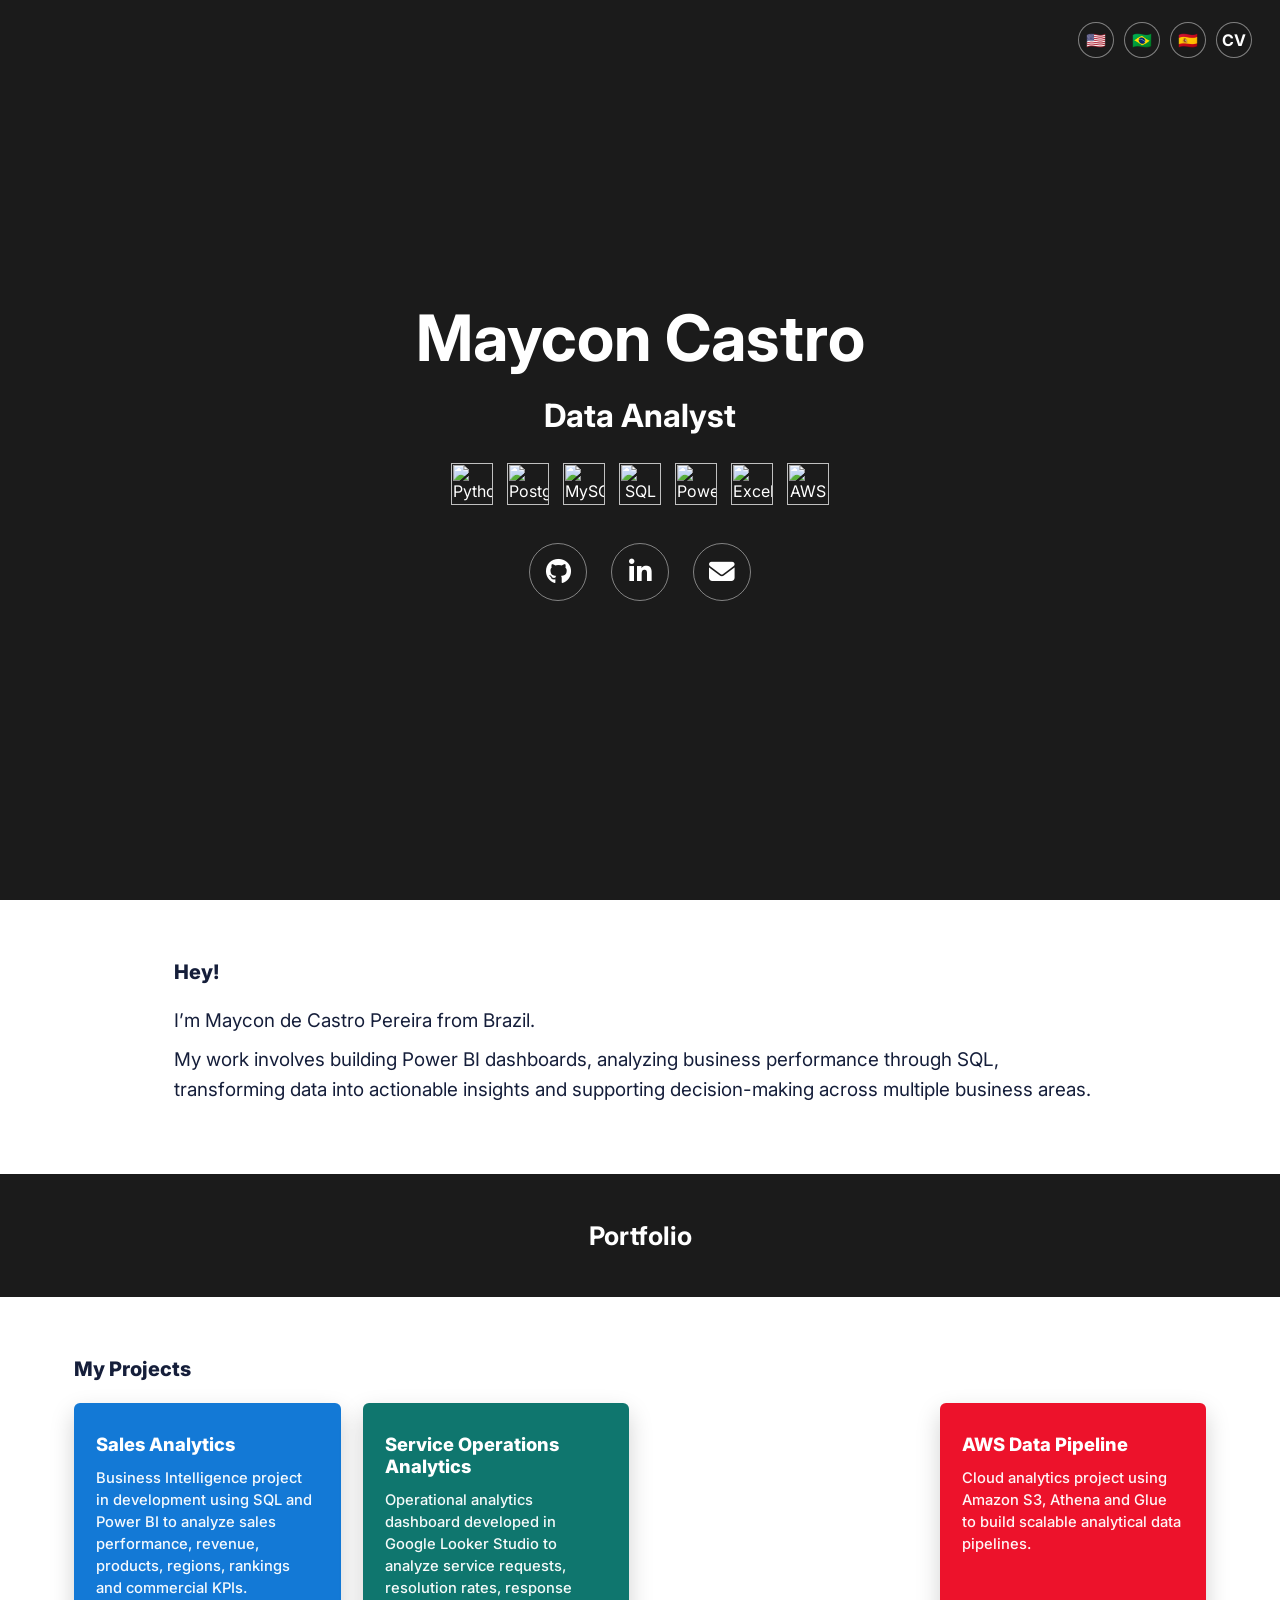
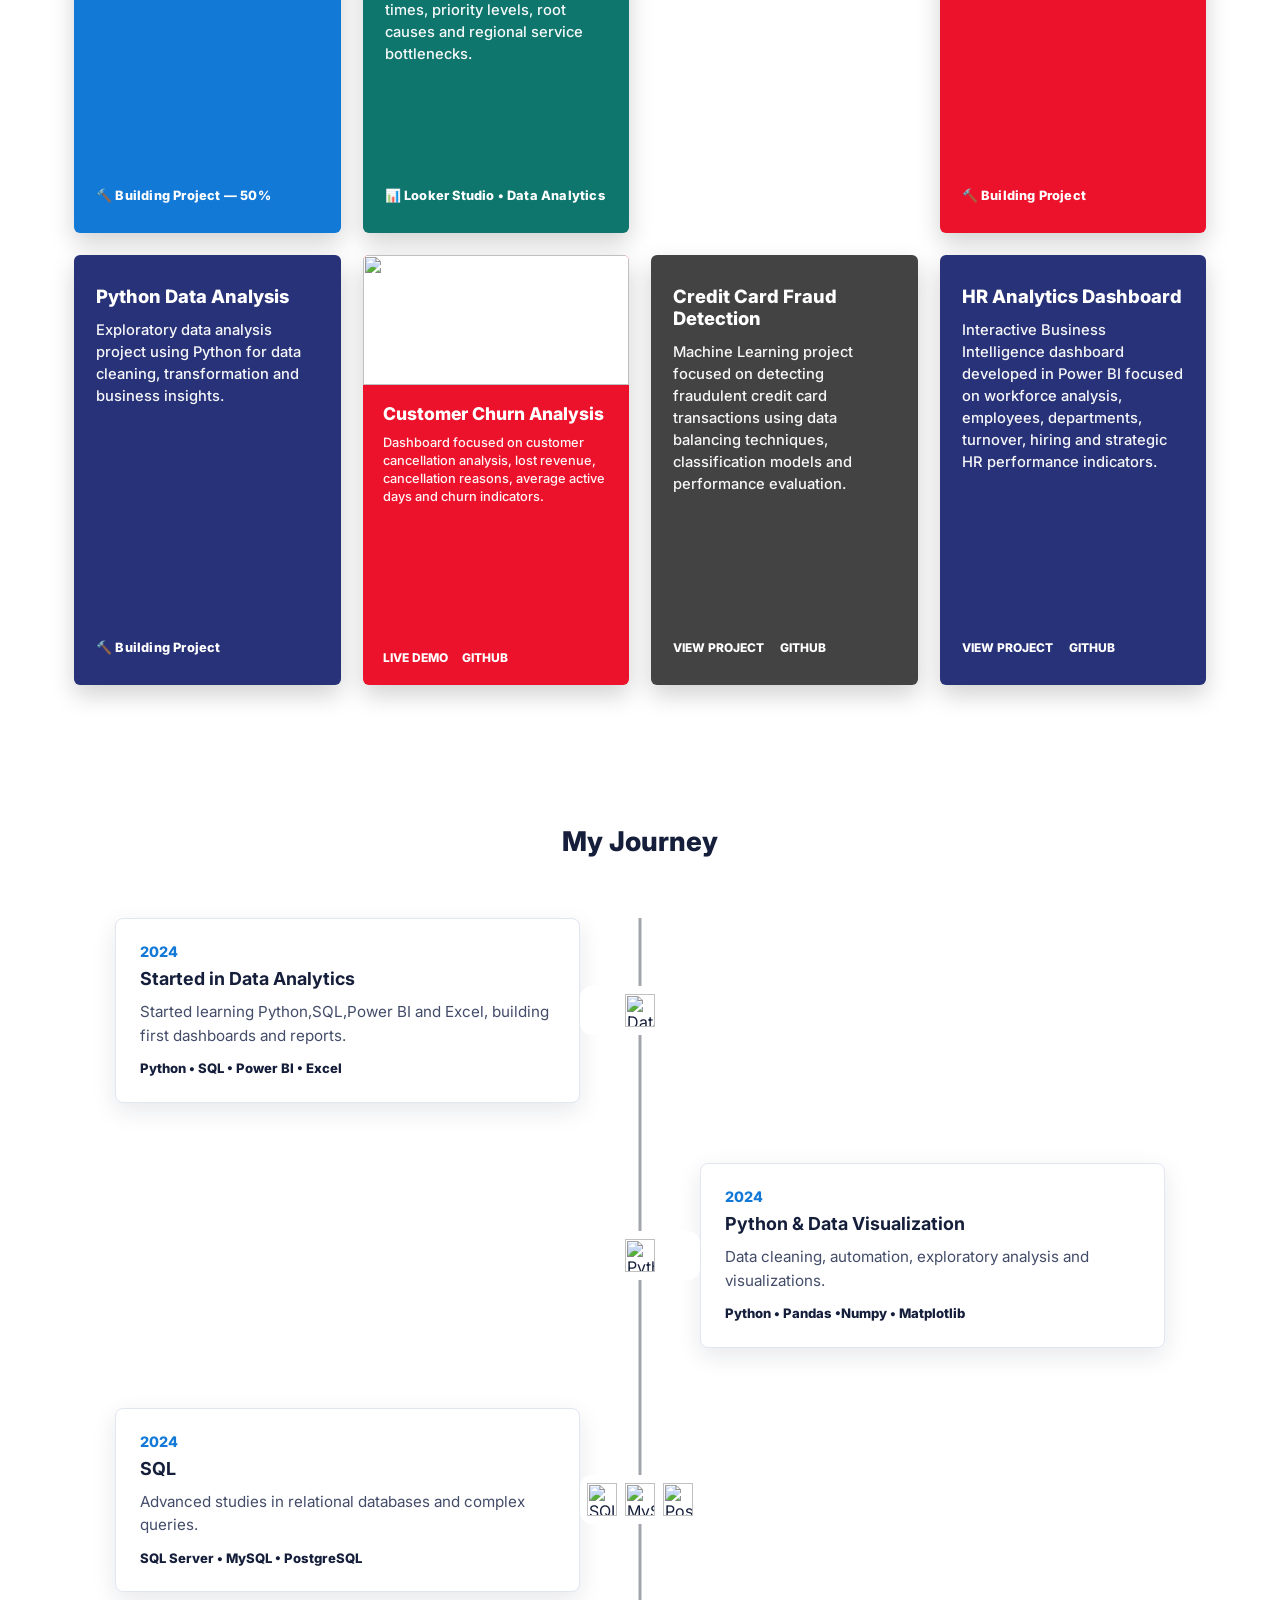
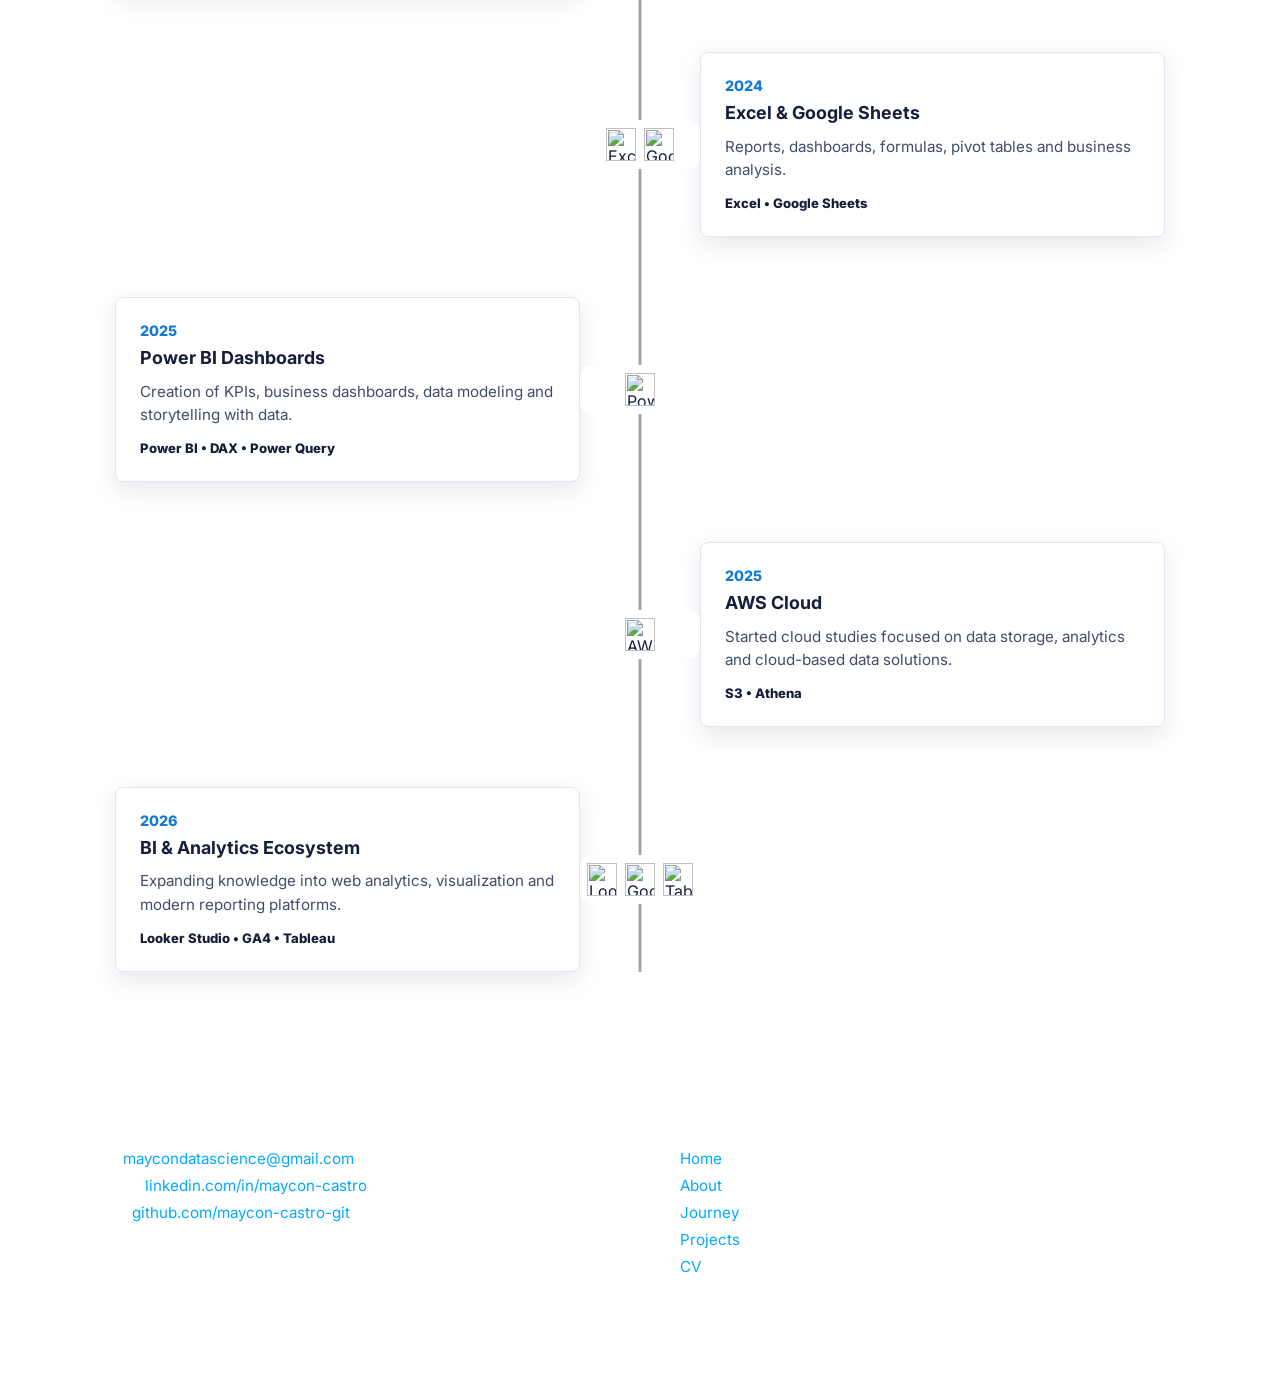
==== index.html @ 9f596241 "Atualização" ====
<html lang="en"><head>
        <meta charset="UTF-8">
        <meta name="viewport" content="width=device-width, initial-scale=1.0">
        <title>Maycon Castro | Data Analyst</title>

        <link rel="stylesheet" href="css/style.css">
        <link rel="stylesheet" href="https://cdnjs.cloudflare.com/ajax/libs/font-awesome/6.5.1/css/all.min.css">
        <link href="https://fonts.googleapis.com/css2?family=Inter:wght@300;400;500;600;700;800&amp;display=swap" rel="stylesheet">
        <link rel="stylesheet" href="https://cdn.jsdelivr.net/gh/devicons/devicon@latest/devicon.min.css">

        <script src="https://cdn.jsdelivr.net/npm/tsparticles@2/tsparticles.bundle.min.js"></script>
    </head>

    <script>
      function toggleCvMenu() {
        const menu = document.getElementById("cv-options");

        if (menu) {
          menu.classList.toggle("show");
        }
      }

      document.addEventListener("click", function (event) {
        const cvMenu = document.querySelector(".cv-menu");
        const options = document.getElementById("cv-options");

        if (cvMenu && options && !cvMenu.contains(event.target)) {
          options.classList.remove("show");
        }
      });
    </script>

    <body>

    <div class="top-actions">
      <button onclick="setLanguage('en')" class="lang-btn">🇺🇸</button>
      <button onclick="setLanguage('pt')" class="lang-btn">🇧🇷</button>
      <button onclick="setLanguage('es')" class="lang-btn">🇪🇸</button>

    <a
      href="https://github.com/maycon-castro-git/portfolio-maycon-castro/tree/main/assets/%20cv"
      target="_blank"
      rel="noopener noreferrer"
      class="cv-top-btn"
    >
      CV
    </a>
    </div>

    <header class="hero" id="home">
        <div id="tsparticles"></div>

        <div class="hero-content">
            <h1>Maycon Castro</h1>

            <h2 data-en="Data Analyst" data-pt="Analista de Dados" data-es="Analista de Datos">Data Analyst</h2>

            <div class="hero-tech-icons">
                <img src="https://raw.githubusercontent.com/devicons/devicon/master/icons/python/python-original.svg" alt="Python" _mstalt="79989">
                <img src="https://raw.githubusercontent.com/devicons/devicon/master/icons/postgresql/postgresql-original.svg" alt="PostgreSQL" _mstalt="143650">
                <img src="https://raw.githubusercontent.com/devicons/devicon/master/icons/mysql/mysql-original.svg" alt="MySQL" _mstalt="50700">
                <img src="https://raw.githubusercontent.com/devicons/devicon/master/icons/microsoftsqlserver/microsoftsqlserver-plain.svg" alt="SQL Server" _mstalt="128440">
                <img src="https://img.icons8.com/?size=100&amp;id=Ny0t2MYrJ70p&amp;format=png&amp;color=000000" alt="Power BI" _mstalt="84812">
                <img src="https://img.icons8.com/?size=100&amp;id=y5utoW4FUM92&amp;format=png&amp;color=000000" alt="Excel" _mstalt="58916">
                <img src="https://raw.githubusercontent.com/devicons/devicon/master/icons/amazonwebservices/amazonwebservices-original-wordmark.svg" alt="AWS" _mstalt="24674">
            </div>

            <div class="socials">
                <a href="https://github.com/maycon-castro-git" target="_blank" aria-label="GitHub" _mstaria-label="72332">
                    <i class="fa-brands fa-github"></i>
                </a>

                <a href="https://linkedin.com/in/maycon-castro" target="_blank" aria-label="LinkedIn" _mstaria-label="107016">
                    <i class="fa-brands fa-linkedin-in"></i>
                </a>

                <a href="mailto:maycondatascience@gmail.com" aria-label="Email" _mstaria-label="58058">
                    <i class="fa-solid fa-envelope"></i>
                </a>
            </div>
        </div>
    </header>

    <section class="intro-section" id="about">
        <div class="container">
            <h3 data-en="Hey!" data-pt="Olá!" data-es="¡Hola!">Hey!</h3>

            <p data-en="Im Maycon de Castro Pereira from Brazil." data-pt="Sou Maycon de Castro Pereira, do Brasil." data-es="Soy Maycon de Castro Pereira, de Brasil.">I’m Maycon de Castro Pereira from Brazil.</p>

            <p data-en="My work involves building Power BI dashboards, analyzing business performance through SQL, transforming data into actionable insights and supporting decision-making across multiple business areas." data-pt="Meu trabalho envolve a criação de dashboards em Power BI, análise de desempenho de negócios com SQL, transformação de dados em insights acionáveis e apoio à tomada de decisão em múltiplas áreas." data-es="Mi trabajo consiste en crear dashboards en Power BI, analizar el desempeño empresarial con SQL, transformar datos en insights accionables y apoyar la toma de decisiones en múltiples áreas del negocio.">My work involves building Power BI dashboards, analyzing business performance through SQL, transforming data into actionable insights and supporting decision-making across multiple business areas.</p>
        </div>
    </section>

    <section class="section-title">
        <h2 data-en="Portfolio" data-pt="Portfólio" data-es="Portafolio">Portfolio</h2>
    </section>

    <section class="projects-section" id="projects">
      <div class="container">
        <h3
          data-en="My Projects"
          data-pt="Meus Projetos"
          data-es="Mis Proyectos"
        >

    My Projects
        </h3>

        <div class="top-projects">


          <article class="card blue-card">
            <div class="card-content">
              <h4
                data-en="Sales Analytics"
                data-pt="Análise de Vendas"
                data-es="Análisis de Ventas"
              >
                Sales Analytics
              </h4>

              <p
                data-en="Business Intelligence project in development using SQL and Power BI to analyze sales performance, revenue, products, regions, rankings and commercial KPIs."
                data-pt="Projeto de Business Intelligence em desenvolvimento utilizando SQL e Power BI para analisar desempenho de vendas, receita, produtos, regiões, rankings e KPIs comerciais."
                data-es="Proyecto de Business Intelligence en desarrollo utilizando SQL y Power BI para analizar rendimiento de ventas, ingresos, productos, regiones, rankings y KPIs comerciales."
              >
                Business Intelligence project in development using SQL and Power BI
                to analyze sales performance, revenue, products, regions, rankings
                and commercial KPIs.
              </p>
            </div>

            <div class="card-actions project-links">
              <span
                data-en="🔨 Building Project — 50%"
                data-pt="🔨 Projeto em Construção — 50%"
                data-es="🔨 Proyecto en Construcción — 50%"
              >
                🔨 Building Project — 50%
              </span>
            </div>
          </article>

          <article class="card green-card">
                <div class="card-content">
                  <h4
                    data-en="Service Operations Analytics"
                    data-pt="Análise de Operações de Atendimento"
                    data-es="Análisis de Operaciones de Servicio"
                  >
                    Service Operations Analytics
                  </h4>

                  <p
                    data-en="Operational analytics dashboard developed in Google Looker Studio to analyze service requests, resolution rates, response times, priority levels, root causes and regional service bottlenecks."
                    data-pt="Dashboard de análise operacional desenvolvido no Google Looker Studio para analisar chamados, taxas de resolução, tempos de atendimento, níveis de prioridade, causas raiz e gargalos regionais do serviço."
                    data-es="Dashboard de análisis operativo desarrollado en Google Looker Studio para analizar solicitudes, tasas de resolución, tiempos de atención, niveles de prioridad, causas raíz y cuellos de botella regionales."
                  >
                    Operational analytics dashboard developed in Google Looker Studio to
                    analyze service requests, resolution rates, response times, priority
                    levels, root causes and regional service bottlenecks.
                  </p>
                </div>

                <div class="card-actions project-links">
                  <span
                    data-en="📊 Looker Studio • Data Analytics"
                    data-pt="📊 Looker Studio • Análise de Dados"
                    data-es="📊 Looker Studio • Análisis de Datos"
                  >
                    📊 Looker Studio • Data Analytics
                  </span>
                </div>
              </article>

              <div class="card-actions project-links">
                <a
                  href="https://datastudio.google.com/reporting/aa9f518b-a5dd-4d99-8f7b-082e69098224/page/sZp9F"
                  target="_blank"
                  rel="noopener noreferrer"
                  data-en="VIEW PROJECT"
                  data-pt="VER PROJETO"
                  data-es="VER PROYECTO"
                >
                  VIEW PROJECT
                </a>

                <a
                  href="https://github.com/maycon-castro-git/service-operations-analytics"
                  target="_blank"
                  rel="noopener noreferrer"
                >
                  GITHUB
                </a>
              </div>  

          <article class="card red-card">
            <div class="card-content">
              <h4
                data-en="AWS Data Pipeline"
                data-pt="Pipeline de Dados AWS"
                data-es="Pipeline de Datos AWS"
              >
                AWS Data Pipeline
            </h4>
              <p
                data-en="Cloud analytics project using Amazon S3, Athena and Glue to build scalable analytical data pipelines."
                data-pt="Projeto de analytics em cloud utilizando Amazon S3, Athena e Glue para construção de pipelines analíticos escaláveis."
                data-es="Proyecto de analítica en la nube utilizando Amazon S3, Athena y Glue para construir pipelines analíticos escalables."
              >
                Cloud analytics project using Amazon S3, Athena and Glue to build
                scalable analytical data pipelines.
              </p>
            </div>

            <div class="card-actions project-links">
              <span
                data-en="🔨 Building Project"
                data-pt="🔨 Projeto em Construção"
                data-es="🔨 Proyecto en Construcción"
              >
                🔨 Building Project
              </span>
            </div>
          </article>

          <article class="card purple-card">
            <div class="card-content">
              <h4
                data-en="Python Data Analysis"
                data-pt="Análise de Dados com Python"
                data-es="Análisis de Datos con Python"
              >
                Python Data Analysis
              </h4>

              <p
                data-en="Exploratory data analysis project using Python for data cleaning, transformation and business insights."
                data-pt="Projeto de análise exploratória utilizando Python para limpeza, transformação de dados e geração de insights."
                data-es="Proyecto de análisis exploratorio utilizando Python para limpieza, transformación de datos y generación de insights."
              >
                Exploratory data analysis project using Python for data cleaning,
                transformation and business insights.
              </p>
            </div>

            <div class="card-actions project-links">
              <span
                data-en="🔨 Building Project"
                data-pt="🔨 Projeto em Construção"
                data-es="🔨 Proyecto en Construcción"
              >
                🔨 Building Project
              </span>
            </div>
          </article>

          <article class="card red-card project-card-image">
            <img
              src="https://raw.githubusercontent.com/maycon-castro-git/Dashboard-churn-cancelamento/main/Dashboard%20Financeiro.png"
              alt="Customer Churn Dashboard"
            />

            <div class="card-content">
              <h4
                data-en="Customer Churn Analysis"
                data-pt="Análise de Cancelamento de Clientes"
                data-es="Análisis de Cancelación de Clientes"
              >
                Customer Churn Analysis
              </h4>

              <p
                data-en="Dashboard focused on customer cancellation analysis, lost revenue, cancellation reasons, average active days and churn indicators."
                data-pt="Dashboard focado na análise de cancelamentos, receita perdida, motivos de cancelamento, média de dias ativos e indicadores de churn."
                data-es="Dashboard centrado en el análisis de cancelaciones, ingresos perdidos, motivos de cancelación, promedio de días activos e indicadores de churn."
              >
                Dashboard focused on customer cancellation analysis, lost revenue,
                cancellation reasons, average active days and churn indicators.
              </p>
            </div>

            <div class="card-actions project-links">
              <a
                href="https://github.com/maycon-castro-git/Dashboard-churn-cancelamento/blob/main/Dashboard%20Financeiro.png"
                target="_blank"
                rel="noopener noreferrer"
                data-en="LIVE DEMO"
                data-pt="VER DASHBOARD"
                data-es="VER DASHBOARD"
              >
                LIVE DEMO
              </a>

              <a
                href="https://github.com/maycon-castro-git/Dashboard-churn-cancelamento"
                target="_blank"
                rel="noopener noreferrer"
              >
                GITHUB
              </a>
            </div>
          </article>

          <article class="card dark-card">
            <div class="card-content">
              <h4
                data-en="Credit Card Fraud Detection"
                data-pt="Detecção de Fraude em Cartão de Crédito"
                data-es="Detección de Fraude con Tarjeta de Crédito"
              >
                Credit Card Fraud Detection
              </h4>

              <p
                data-en="Machine Learning project focused on detecting fraudulent credit card transactions using data balancing techniques, classification models and performance evaluation."
                data-pt="Projeto de Machine Learning focado na detecção de transações fraudulentas em cartões de crédito, utilizando técnicas de balanceamento de dados, modelos de classificação e avaliação de desempenho."
                data-es="Proyecto de Machine Learning centrado en detectar transacciones fraudulentas con tarjetas de crédito, utilizando técnicas de balanceo de datos, modelos de clasificación y evaluación de rendimiento."
              >
                Machine Learning project focused on detecting fraudulent credit card
                transactions using data balancing techniques, classification models and
                performance evaluation.
              </p>
            </div>

            <div class="card-actions project-links">
              <a
                href="https://github.com/maycon-castro-git/credit-card-fraud-machine_learning"
                target="_blank"
                rel="noopener noreferrer"
                data-en="VIEW PROJECT"
                data-pt="VER PROJETO"
                data-es="VER PROYECTO"
              >
                VIEW PROJECT
              </a>

              <a
                href="https://github.com/maycon-castro-git/credit-card-fraud-machine_learning"
                target="_blank"
                rel="noopener noreferrer"
              >
                GITHUB
              </a>
            </div>
          </article>

    <article class="card purple-card">
      <div class="card-content">
        <h4
          data-en="HR Analytics Dashboard"
          data-pt="Dashboard de Análise de RH"
          data-es="Dashboard de Análisis de RR. HH."
        >
          HR Analytics Dashboard
        </h4>

        <p
          data-en="Interactive Business Intelligence dashboard developed in Power BI focused on workforce analysis, employees, departments, turnover, hiring and strategic HR performance indicators."
          data-pt="Dashboard interativo de Business Intelligence desenvolvido em Power BI focado na análise da força de trabalho, colaboradores, departamentos, turnover, contratações e indicadores estratégicos de desempenho de RH."
          data-es="Dashboard interactivo de Business Intelligence desarrollado en Power BI centrado en el análisis de la fuerza laboral, empleados, departamentos, rotación, contrataciones e indicadores estratégicos de desempeño de RR. HH."
        >
          Interactive Business Intelligence dashboard developed in Power BI focused on
          workforce analysis, employees, departments, turnover, hiring and strategic HR
          performance indicators.
        </p>
      </div>

      <div class="card-actions project-links">
        <a
          href="https://github.com/maycon-castro-git/hr-analytics-dashboard/blob/main/dashboard/Dashboard%20de%20RH.png"
          data-en="VIEW PROJECT"
          data-pt="VER PROJETO"
          data-es="VER PROYECTO"
        >
          VIEW PROJECT
        </a>

        <a
          href="https://github.com/maycon-castro-git/hr-analytics-dashboard"
          target="_blank"
          rel="noopener noreferrer"
        >
          GITHUB
        </a>
      </div>
    </article>

        </div>
      </div>
    </section>

    <section class="timeline-section" id="journey">
        <div class="container">
            <h3 data-en="My Journey" data-pt="Minha Jornada" data-es="Mi Trayectoria">My Journey</h3>

            <div class="timeline">

                <div class="timeline-item left">
                    <div class="timeline-content">
                        <span class="timeline-date">2024</span>

                        <h4 data-en="Started in Data Analytics" data-pt="Início em Análise de Dados" data-es="Inicio en Análisis de Datos">Started in Data Analytics</h4>

                        <p data-en="I started my studies in Python, SQL, Power BI, and Excel, creating my first dashboards and reports." data-pt="Tive inicio dos estudos meus em Python, SQL, Power BI e Excel criando os primeiros dashboards e relatórios." data-es="Inicié mis estudios en Python, SQL, Power BI y Excel, creando mis primeros dashboards y reportes.">Started learning Python,SQL,Power BI and Excel, building first dashboards and reports.</p>

                        <small>Python • SQL • Power BI • Excel</small>
                    </div>

                    <div class="timeline-techs">
                        <img src="https://img.icons8.com/color/96/business-report.png" alt="Data Analytics" _mstalt="227461">
                    </div>
                </div>

                <div class="timeline-item right">
                    <div class="timeline-techs">
                        <img src="https://raw.githubusercontent.com/devicons/devicon/master/icons/python/python-original.svg" alt="Python" _mstalt="79989">
                    </div>

                    <div class="timeline-content">
                        <span class="timeline-date">2024</span>

                        <h4 data-en="Python &amp; Data Visualization" data-pt="Python e Visualização de Dados" data-es="Python y Visualización de Datos">Python &amp; Data Visualization</h4>

                        <p data-en="Data cleaning, automation, exploratory analysis and visualizations." data-pt="Limpeza de dados, automação, análise exploratória e visualizações." data-es="Limpieza de datos, automatización, análisis exploratorio y visualizaciones.">Data cleaning, automation, exploratory analysis and visualizations.</p>

                        <small>Python • Pandas •Numpy • Matplotlib</small>
                    </div>
                </div>

                <div class="timeline-item left">
                    <div class="timeline-content">
                        <span class="timeline-date">2024</span>

                        <h4 data-en="SQL" data-pt="SQL" data-es="SQL">SQL</h4>

                        <p data-en="Advanced studies in relational databases and complex queries." data-pt="Estudos avançados em bancos de dados relacionais e consultas complexas." data-es="Estudios avanzados en bases de datos relacionales y consultas complejas.">Advanced studies in relational databases and complex queries.</p>

                        <small>SQL Server • MySQL • PostgreSQL</small>
                    </div>

                    <div class="timeline-techs">
                        <img src="https://raw.githubusercontent.com/devicons/devicon/master/icons/microsoftsqlserver/microsoftsqlserver-plain.svg" alt="SQL Server" _mstalt="128440">
                        <img src="https://raw.githubusercontent.com/devicons/devicon/master/icons/mysql/mysql-original.svg" alt="MySQL" _mstalt="50700">
                        <img src="https://raw.githubusercontent.com/devicons/devicon/master/icons/postgresql/postgresql-original.svg" alt="PostgreSQL" _mstalt="143650">
                    </div>
                </div>

                <div class="timeline-item right">
                    <div class="timeline-techs">
                        <img src="https://img.icons8.com/?size=100&amp;id=y5utoW4FUM92&amp;format=png&amp;color=000000" alt="Excel" _mstalt="58916">
                        <img src="https://img.icons8.com/color/96/google-sheets.png" alt="Google Sheets" _mstalt="201786">
                    </div>

                    <div class="timeline-content">
                        <span class="timeline-date">2024</span>

                        <h4 data-en="Excel &amp; Google Sheets" data-pt="Excel e Google Sheets" data-es="Excel y Google Sheets">Excel &amp; Google Sheets</h4>

                        <p data-en="Reports, dashboards, formulas, pivot tables and business analysis." data-pt="Relatórios, dashboards, fórmulas, tabelas dinâmicas e análises de negócio." data-es="Informes, dashboards, fórmulas, tablas dinámicas y análisis de negocio.">Reports, dashboards, formulas, pivot tables and business analysis.</p>

                        <small>Excel • Google Sheets</small>
                    </div>
                </div>

                <div class="timeline-item left">
                    <div class="timeline-content">
                        <span class="timeline-date">2025</span>

                        <h4 data-en="Power BI Dashboards" data-pt="Dashboards em Power BI" data-es="Dashboards en Power BI">Power BI Dashboards</h4>

                        <p data-en="Creation of KPIs, business dashboards, data modeling and storytelling with data." data-pt="Criação de KPIs, dashboards de negócio, modelagem de dados e storytelling com dados." data-es="Creación de KPIs, dashboards de negocio, modelado de datos y storytelling con datos.">Creation of KPIs, business dashboards, data modeling and storytelling with data.</p>

                        <small>Power BI • DAX • Power Query</small>
                    </div>

                    <div class="timeline-techs">
                        <img src="https://img.icons8.com/?size=100&amp;id=Ny0t2MYrJ70p&amp;format=png&amp;color=000000" alt="Power BI" _mstalt="84812">
                    </div>
                </div>

                <div class="timeline-item right">
                    <div class="timeline-techs">
                        <img src="https://raw.githubusercontent.com/devicons/devicon/master/icons/amazonwebservices/amazonwebservices-original-wordmark.svg" alt="AWS" _mstalt="24674">
                    </div>

                    <div class="timeline-content">
                        <span class="timeline-date">2025</span>

                        <h4 data-en="AWS Cloud" data-pt="AWS Cloud" data-es="AWS Cloud">AWS Cloud</h4>

                        <p data-en="Started cloud studies focused on data storage, analytics and cloud-based data solutions." data-pt="Início dos estudos em cloud com foco em armazenamento de dados, analytics e soluções de dados em nuvem." data-es="Inicio de estudios en cloud con foco en almacenamiento de datos, analítica y soluciones de datos en la nube.">Started cloud studies focused on data storage, analytics and cloud-based data solutions.</p>

                        <small>S3 • Athena</small>
                    </div>
                </div>

                <div class="timeline-item left">
                    <div class="timeline-content">
                        <span class="timeline-date">2026</span>

                        <h4 data-en="BI &amp; Analytics Ecosystem" data-pt="Ecossistema de BI e Analytics" data-es="Ecosistema de BI y Analytics">BI &amp; Analytics Ecosystem</h4>

                        <p data-en="Expanding knowledge into web analytics, visualization and modern reporting platforms." data-pt="Expansão dos conhecimentos em web analytics, visualização de dados e plataformas modernas de relatórios." data-es="Ampliación de conocimientos en analítica web, visualización de datos y plataformas modernas de informes.">Expanding knowledge into web analytics, visualization and modern reporting platforms.</p>

                        <small>Looker Studio • GA4 • Tableau</small>
                    </div>

                    <div class="timeline-techs">
                        <img src="https://img.icons8.com/color/96/google-data-studio.png" alt="Looker Studio" _mstalt="205517">
                        <img src="https://img.icons8.com/color/96/google-analytics.png" alt="Google Analytics" _mstalt="284921">
                        <img src="https://cdn.worldvectorlogo.com/logos/tableau-software.svg" alt="Tableau" _mstalt="92586">
                    </div>
                </div>

            </div>
        </div>
    </section>

    <footer>
        <div class="container footer-sections">

            <div class="footer-section">
                <h2 data-en="Contact me" data-pt="Contato" data-es="Contacto">Contact me</h2>

                <ul>
                    <li><span class="social-label">Email: </span><a href="mailto:maycondatascience@gmail.com" target="_blank">maycondatascience@gmail.com</a></li>
                    <li><span class="social-label">LinkedIn: </span><a href="https://linkedin.com/in/maycon-castro" target="_blank">linkedin.com/in/maycon-castro</a></li>
                    <li><span class="social-label">GitHub: </span><a href="https://github.com/maycon-castro-git" target="_blank">github.com/maycon-castro-git</a></li>
                </ul>
            </div>

            <div class="footer-section">
                <h2 data-en="Site map" data-pt="Mapa do local" data-es="Mapa del sitio">Site map</h2>

                <ul>
                    <li><a href="#home" data-en="Home" data-pt="Início" data-es="Inicio">Home</a></li>

                    <li><a href="#about" data-en="About" data-pt="Sobre" data-es="Sobre mí">About</a></li>

                    <li><a href="#journey" data-en="Journey" data-pt="Jornada" data-es="Trayectoria">Journey</a></li>

                    <li><a href="#projects" data-en="Projects" data-pt="Projetos" data-es="Proyectos">Projects</a></li>

                    <li>
        <a
            id="cv-footer"
            href="assets/cv/CV_MAYCON_CASTRO_US.pdf"
            target="_blank"
            rel="noopener noreferrer">
            CV
        </a>
    </li>
                </ul>
            </div>

        </div>

        <div class="copyright">
            <div class="container">
                <p class="copyright-text">© 2026 Maycon Castro</p>
            </div>
        </div>
    </footer>

    <script src="js/particles.js"></script>

    <script>
      function setLanguage(language) {
        document.querySelectorAll("[data-en]").forEach((element) => {
          const translation = element.getAttribute("data-" + language);

          if (translation) {
            element.textContent = translation;
          }
        });

        const cvButton = document.getElementById("cv-button");

        const cvLinks = {
          en: "https://github.com/maycon-castro-git/portfolio-maycon-castro/blob/main/assets/cv/CV_MAYCONCASTRO_US.pdf",
          pt: "https://github.com/maycon-castro-git/portfolio-maycon-castro/blob/main/assets/cv/CV_MAYCON_CASTRO_PT.pdf",
          es: "https://github.com/maycon-castro-git/portfolio-maycon-castro/blob/main/assets/cv/CV_MAYCONCASTRO_ES.pdf"
        };

        if (cvButton && cvLinks[language]) {
          cvButton.href = cvLinks[language];
        }

        const htmlLanguages = {
          en: "en",
          pt: "pt-BR",
          es: "es"
        };

        document.documentElement.lang = htmlLanguages[language] || "en";
      }
    </script>

    </body></html>
---- css/style.css ----
* {
  margin: 0;
  padding: 0;
  box-sizing: border-box;
}

html {
  scroll-behavior: smooth;
}

body {
  font-family: "Inter", sans-serif;
  background: #ffffff;
  color: #151e3a;
}

img {
  max-width: 100%;
}

.container {
  width: 100%;
  max-width: 1180px;
  margin: 0 auto;
  padding: 0 24px;
}

.hero {
  position: relative;
  min-height: 100vh;
  display: flex;
  align-items: center;
  justify-content: center;
  overflow: hidden;
  background: #1b1b1b;
}

#tsparticles {
  position: absolute;
  inset: 0;
  z-index: 1;
  pointer-events: none;
}

.hero-content {
  position: relative;
  z-index: 2;
  padding: 0 20px;
  color: #ffffff;
  text-align: center;
}

.hero h1 {
  margin-bottom: 20px;
  color: #ffffff;
  font-size: 4rem;
  font-weight: 700;
}

.hero h2 {
  margin-bottom: 28px;
  color: #ffffff;
  font-size: 2rem;
  font-weight: 700;
}

.hero-tech-icons {
  display: flex;
  align-items: center;
  justify-content: center;
  flex-wrap: wrap;
  gap: 14px;
  margin-bottom: 38px;
}

.hero-tech-icons img {
  width: auto;
  height: 42px;
  object-fit: contain;
}

.socials {
  display: flex;
  align-items: center;
  justify-content: center;
  flex-wrap: wrap;
  gap: 24px;
}

.socials a {
  width: 58px;
  height: 58px;
  display: flex;
  align-items: center;
  justify-content: center;
  border: 1px solid rgba(255, 255, 255, 0.45);
  border-radius: 50%;
  color: #ffffff;
  font-size: 1.6rem;
  text-decoration: none;
  transition:
    background 0.3s ease,
    color 0.3s ease,
    transform 0.3s ease;
}

.socials a:hover {
  background: #ffffff;
  color: #1b1b1b;
  transform: translateY(-3px);
}

.top-actions {
  position: fixed;
  top: 22px;
  right: 28px;
  z-index: 9999;
  display: flex;
  align-items: center;
  gap: 10px;
  transition:
    opacity 0.35s ease,
    transform 0.35s ease;
}

.top-actions.hide {
  opacity: 0;
  transform: translateY(-20px);
  pointer-events: none;
}

.lang-btn,
.cv-top-btn {
  width: 36px;
  height: 36px;
  display: inline-flex;
  align-items: center;
  justify-content: center;
  border: 1px solid rgba(255, 255, 255, 0.45);
  border-radius: 50%;
  background: rgba(27, 27, 27, 0.65);
  color: #ffffff;
  font-size: 1rem;
  font-weight: 700;
  text-decoration: none;
  cursor: pointer;
  transition:
    background 0.25s ease,
    color 0.25s ease;
}

.lang-btn:hover,
.cv-top-btn:hover {
  background: #ffffff;
  color: #1b1b1b;
}

.intro-section {
  position: relative;
  z-index: 5;
  padding: 60px 0;
  background: #ffffff;
}

.intro-section .container {
  position: relative;
  z-index: 6;
  max-width: 980px;
}

.intro-section h3,
.projects-section h3,
.skills-section h3,
.resume-section h3 {
  margin-bottom: 22px;
  color: #151e3a;
  font-size: 1.25rem;
  font-weight: 800;
}

.intro-section p,
.resume-section p {
  margin-bottom: 10px;
  color: #151e3a;
  font-size: 1.18rem;
  line-height: 1.55;
}

.section-title {
  position: relative;
  z-index: 5;
  overflow: hidden;
  padding: 46px 20px;
  background: #1b1b1b;
  color: #ffffff;
  text-align: center;
}

.section-title h2 {
  color: #ffffff;
  font-size: 1.6rem;
  font-weight: 700;
}

.projects-section,
.skills-section,
.resume-section {
  position: relative;
  z-index: 5;
  padding: 60px 0;
  background: #ffffff;
}

.projects-section .container {
  position: relative;
  z-index: 6;
  width: 100%;
  max-width: 1180px;
}

.top-projects {
  width: 100%;
  display: grid;
  grid-template-columns: repeat(4, minmax(0, 1fr));
  gap: 22px;
  align-items: stretch;
}

.card {
  position: relative;
  width: 100%;
  min-width: 0;
  height: 430px;
  display: flex;
  flex-direction: column;
  overflow: hidden;
  padding: 30px 22px;
  border-radius: 6px;
  color: #ffffff;
  box-shadow: 0 10px 24px rgba(0, 0, 0, 0.18);
  transition:
    transform 0.25s ease,
    box-shadow 0.25s ease;
}

.card:hover {
  transform: translateY(-5px);
  box-shadow: 0 16px 30px rgba(0, 0, 0, 0.22);
}

.card-content {
  width: 100%;
  flex: 1;
  min-height: 0;
}

.card h4 {
  margin-bottom: 12px;
  color: #ffffff;
  font-size: 1.15rem;
  font-weight: 800;
  line-height: 1.2;
}

.card p {
  color: rgba(255, 255, 255, 0.96);
  font-size: 0.92rem;
  font-weight: 500;
  line-height: 1.5;
}

.card-actions {
  flex-shrink: 0;
  margin-top: auto;
}

.card-actions a {
  color: #ffffff;
  font-size: 0.75rem;
  font-weight: 800;
  text-decoration: none;
}

.card-actions a:hover {
  text-decoration: underline;
}

.blue-card {
  background: #1379d6;
}

.red-card {
  background: #ed122b;
}

.purple-card {
  background: #283278;
}

.dark-card {
  background: #434343;
}

.green-card {
  background: #0f766e;
}

.project-links {
  display: flex;
  align-items: center;
  flex-wrap: wrap;
  gap: 16px;
}

.project-links span {
  padding: 0;
  border: none;
  border-radius: 0;
  background: transparent;
  color: #ffffff;
  box-shadow: none;
  font-size: 0.8rem;
  font-weight: 800;
  letter-spacing: 0.2px;
}

.project-links a {
  color: #ffffff;
  font-size: 0.75rem;
  font-weight: 800;
  text-decoration: none;
}

.project-card-image {
  height: 430px;
  padding: 0;
  display: flex;
  flex-direction: column;
}

.project-card-image > img {
  width: 100%;
  height: 130px;
  display: block;
  flex-shrink: 0;
  object-fit: cover;
  object-position: center;
  background: #ffffff;
}

.project-card-image .card-content {
  flex: 1;
  min-height: 0;
  padding: 18px 20px 10px;
  overflow: hidden;
}

.project-card-image .card-content h4 {
  margin-bottom: 10px;
  font-size: 1.1rem;
  line-height: 1.2;
}

.project-card-image .card-content p {
  font-size: 0.8rem;
  line-height: 1.42;
}

.project-card-image .card-actions {
  flex-shrink: 0;
  margin-top: auto;
  padding: 8px 20px 20px;
}

.project-card-image .project-links {
  gap: 14px;
}


.timeline-section {
  position: relative;
  z-index: 5;
  padding: 80px 0 90px;
  background: #ffffff;
}

.timeline-section .container {
  position: relative;
  z-index: 6;
  max-width: 1180px;
  background: #ffffff;
}

.timeline-section h3 {
  margin-bottom: 60px;
  color: #151e3a;
  font-size: 1.7rem;
  font-weight: 800;
  text-align: center;
}

.timeline {
  position: relative;
  max-width: 1050px;
  margin: 0 auto;
  background: #ffffff;
}

.timeline::before {
  content: "";
  position: absolute;
  top: 0;
  bottom: 0;
  left: 50%;
  z-index: 0;
  width: 3px;
  background: #a2a5ad;
  transform: translateX(-50%);
}

.timeline-item {
  position: relative;
  z-index: 2;
  display: grid;
  grid-template-columns: 1fr 120px 1fr;
  align-items: center;
  margin-bottom: 60px;
}

.timeline-item:last-child {
  margin-bottom: 0;
}

.timeline-item.left .timeline-content {
  grid-column: 1;
}

.timeline-item.right .timeline-content {
  grid-column: 3;
}

.timeline-content {
  min-height: 150px;
  padding: 24px;
  border: 1px solid #e2e6f3;
  border-radius: 8px;
  background: #ffffff;
  box-shadow: 0 8px 25px rgba(21, 30, 58, 0.1);
}

.timeline-date {
  color: #1379d6;
  font-size: 0.9rem;
  font-weight: 800;
}

.timeline-content h4 {
  margin: 8px 0 10px;
  color: #151e3a;
  font-size: 1.12rem;
  line-height: 1.25;
}

.timeline-content p {
  margin-bottom: 12px;
  color: #434c69;
  font-size: 0.95rem;
  line-height: 1.55;
}

.timeline-content small {
  display: block;
  margin-top: 12px;
  color: #151e3a;
  font-size: 0.82rem;
  font-weight: 800;
  line-height: 1.4;
}

.timeline-techs {
  position: relative;
  z-index: 10;
  grid-column: 2;
  justify-self: center;
  align-self: center;
  width: 120px;
  display: flex;
  align-items: center;
  justify-content: center;
  gap: 8px;
  padding: 8px 10px;
  border-radius: 12px;
  background: #ffffff;
}

.timeline-techs img {
  width: 30px;
  height: 33px;
  object-fit: contain;
  background: transparent;
}

footer {
  position: relative;
  z-index: 5;
  overflow: hidden;
  padding: 42px 0 0;
  background: transparent;
  color: #ffffff;
}

.footer-sections {
  display: grid;
  grid-template-columns: 1fr 1fr;
  gap: 80px;
  padding-bottom: 35px;
}

.footer-section h2 {
  margin-bottom: 14px;
  color: #ffffff;
  font-size: 1.6rem;
}

.footer-section ul {
  list-style: none;
}

.footer-section li {
  margin-bottom: 8px;
  color: #ffffff;
  font-size: 0.95rem;
}

.footer-section a,
.copyright a {
  color: #00aaff;
  text-decoration: none;
}

.footer-section a:hover,
.copyright a:hover {
  text-decoration: underline;
}

.social-label {
  color: #ffffff;
  font-weight: 600;
}

.copyright {
  padding: 18px 0;
  border-top: 1px solid rgba(255, 255, 255, 0.12);
  color: #ffffff;
}

.copyright .container {
  display: flex;
  justify-content: space-between;
  gap: 20px;
}

.copyright-text {
  color: #ffffff;
}

@media (max-width: 1000px) {
  .top-projects {
    grid-template-columns: repeat(2, minmax(0, 1fr));
  }

  .top-projects > article:nth-child(5),
  .top-projects > article:nth-child(6) {
    grid-column: auto;
  }

  .timeline-section .container {
    max-width: 100%;
  }

  .timeline {
    max-width: 920px;
  }
}

@media (max-width: 850px) {
  .container {
    padding: 0 18px;
  }

  .hero h1 {
    font-size: 3.1rem;
  }

  .hero h2 {
    font-size: 1.5rem;
  }

  .hero-tech-icons img {
    height: 32px;
  }

  .socials a {
    width: 48px;
    height: 48px;
    font-size: 1.3rem;
  }

  .top-actions {
    top: 14px;
    right: 14px;
    gap: 6px;
  }

  .lang-btn,
  .cv-top-btn {
    width: 32px;
    height: 32px;
    font-size: 0.85rem;
  }

  .intro-section p,
  .resume-section p {
    font-size: 1.05rem;
  }

  .top-projects {
    grid-template-columns: 1fr;
  }

  .top-projects > article:nth-child(5),
  .top-projects > article:nth-child(6) {
    grid-column: auto;
  }

  .card,
  .project-card-image {
    width: 100%;
    height: auto;
    min-height: 390px;
  }

  .project-card-image > img {
    height: 160px;
  }

  .timeline {
    position: relative;
    max-width: 100%;
    padding-left: 72px;
    padding-right: 16px;
  }

  .timeline::before {
    left: 32px;
    width: 3px;
    transform: none;
  }

  .timeline-item,
  .timeline-item.left,
  .timeline-item.right {
    position: relative;
    display: block;
    width: 100%;
    margin-bottom: 36px;
    padding: 0;
  }

  .timeline-content,
  .timeline-item.left .timeline-content,
  .timeline-item.right .timeline-content {
    width: 100%;
    min-height: auto;
    margin: 0;
  }

  .timeline-techs {
    position: absolute;
    left: -40px;
    top: 22px;
    width: 34px;
    height: 34px;
    display: flex;
    align-items: center;
    justify-content: center;
    gap: 2px;
    padding: 4px;
    border-radius: 50%;
    background: #ffffff;
    transform: translateX(-50%);
  }

  .timeline-techs img {
    width: 16px;
    height: 16px;
  }

  .footer-sections {
    grid-template-columns: 1fr;
    gap: 35px;
  }

  .copyright .container {
    flex-direction: column;
  }
}

@media (max-width: 480px) {
  .hero h1 {
    font-size: 2.5rem;
  }

  .hero h2 {
    font-size: 1.3rem;
  }

  .projects-section,
  .timeline-section,
  .intro-section {
    padding-top: 48px;
    padding-bottom: 48px;
  }

  .card {
    min-height: 360px;
    padding: 26px 20px;
  }

  .project-card-image {
    padding: 0;
  }

  .project-card-image > img {
    height: 145px;
  }

  .timeline-content {
    padding: 20px;
  }
}

.resume-section {
    background: #ffffff;
    padding: 60px 0;
    position: relative;
    z-index: 5;
}

.resume-actions {
    display: flex;
    gap: 16px;
    flex-wrap: wrap;
    margin-top: 24px;
}

.resume-btn {
    background: #151e3a;
    color: #ffffff;
    text-decoration: none;
    padding: 12px 22px;
    border-radius: 8px;
    font-weight: 800;
}

.resume-btn:hover {
    background: #1379d6;
}
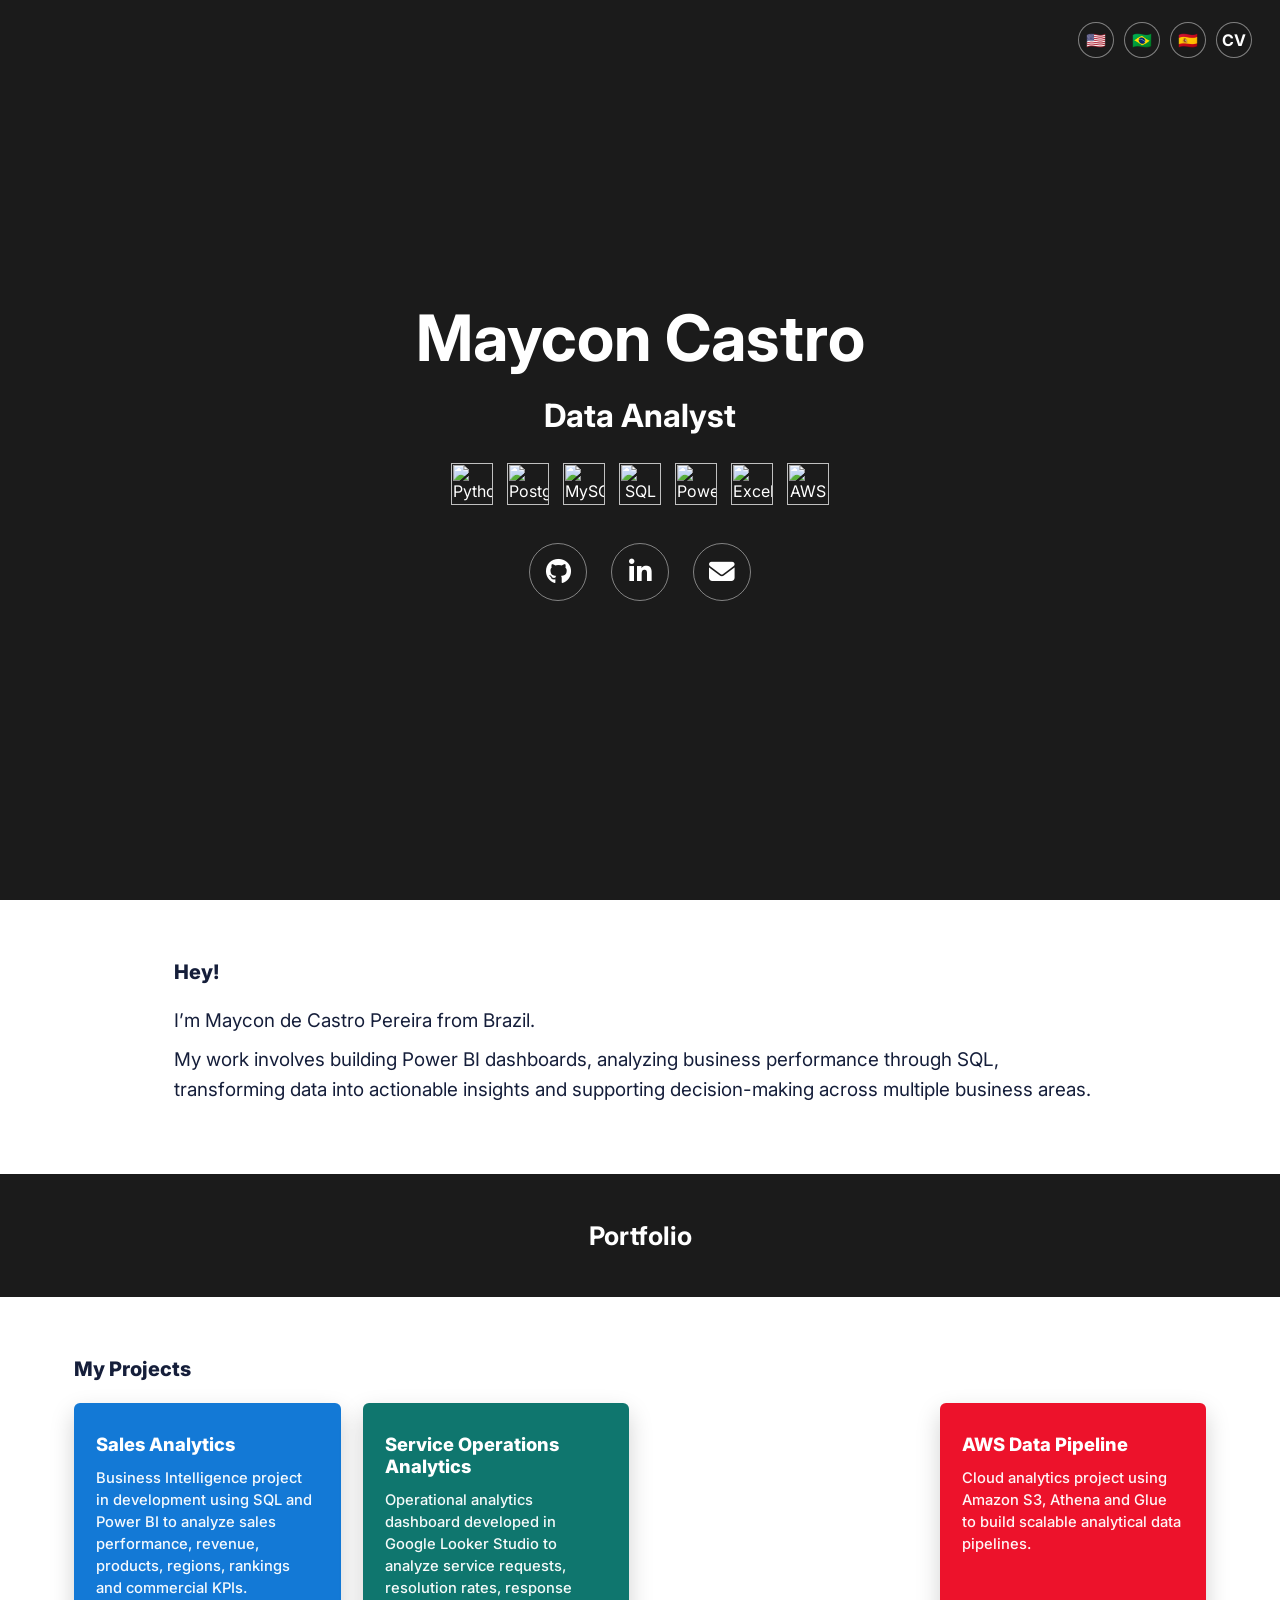
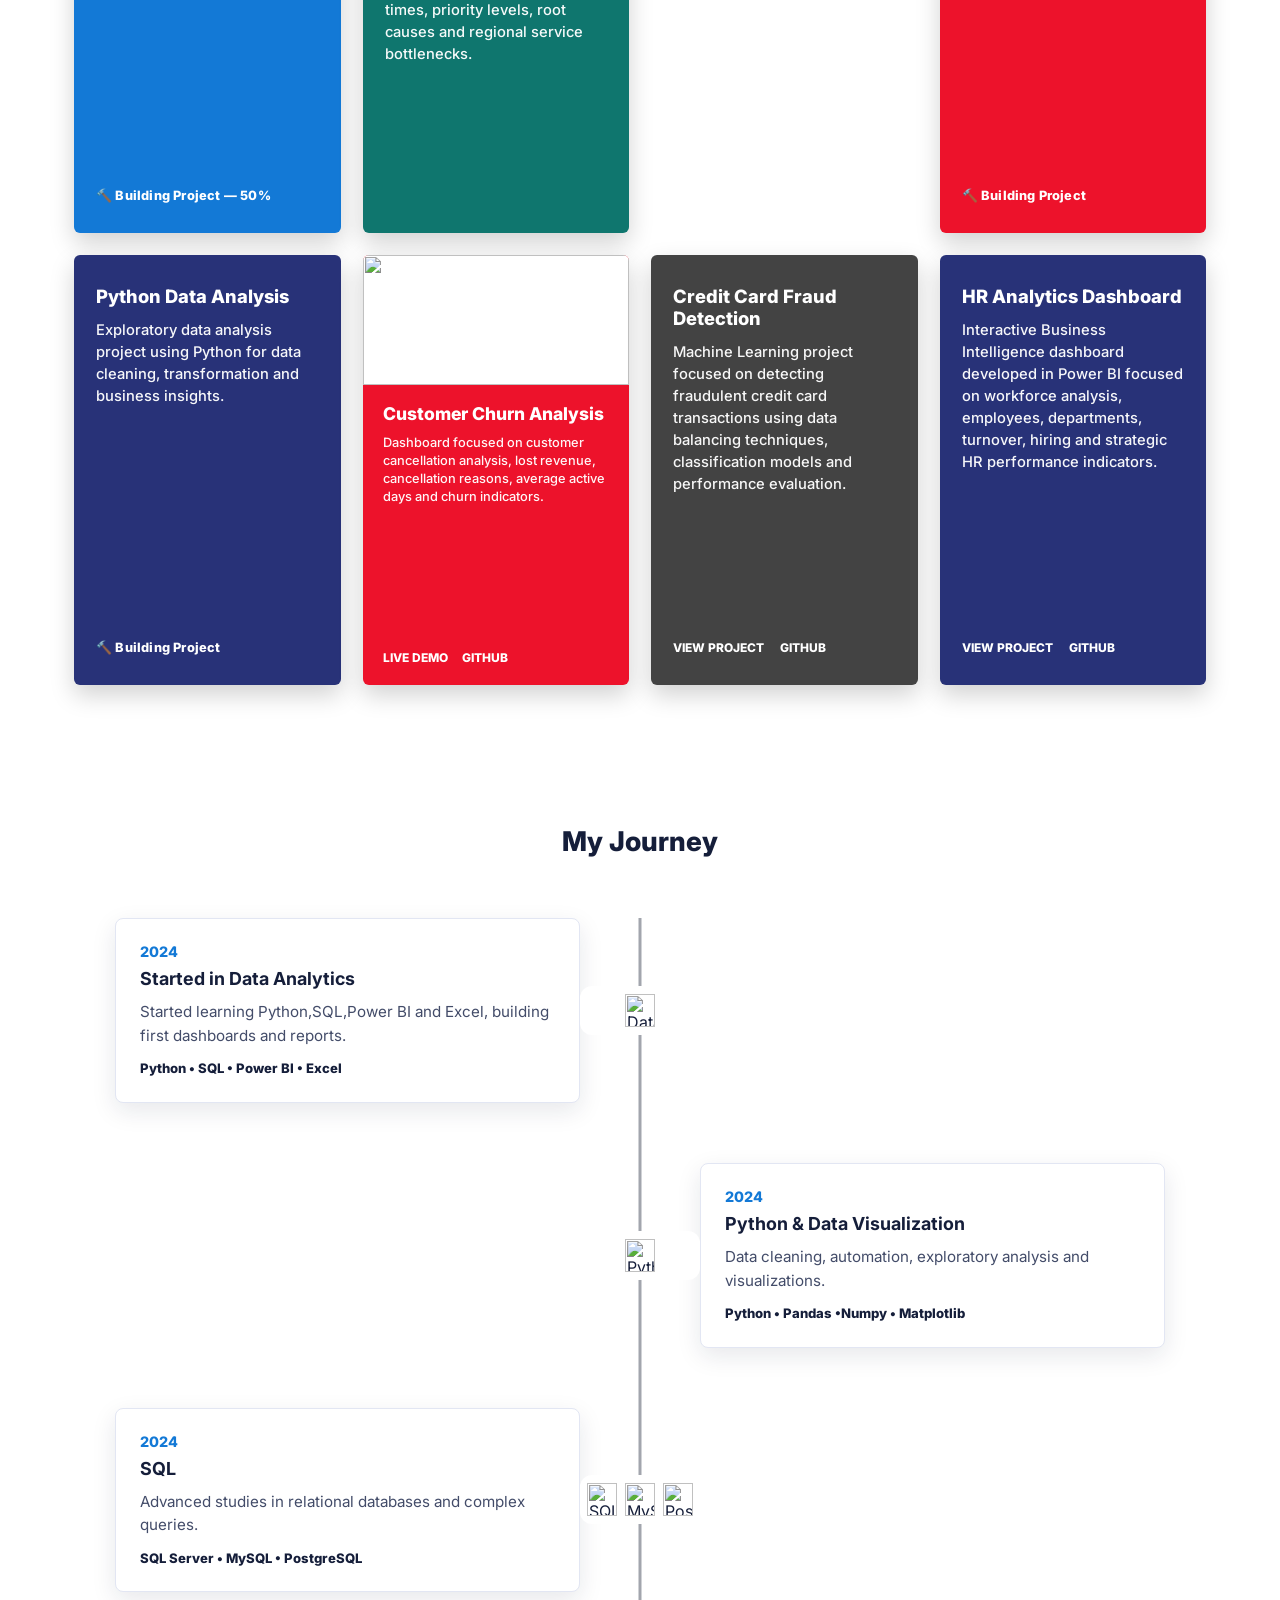
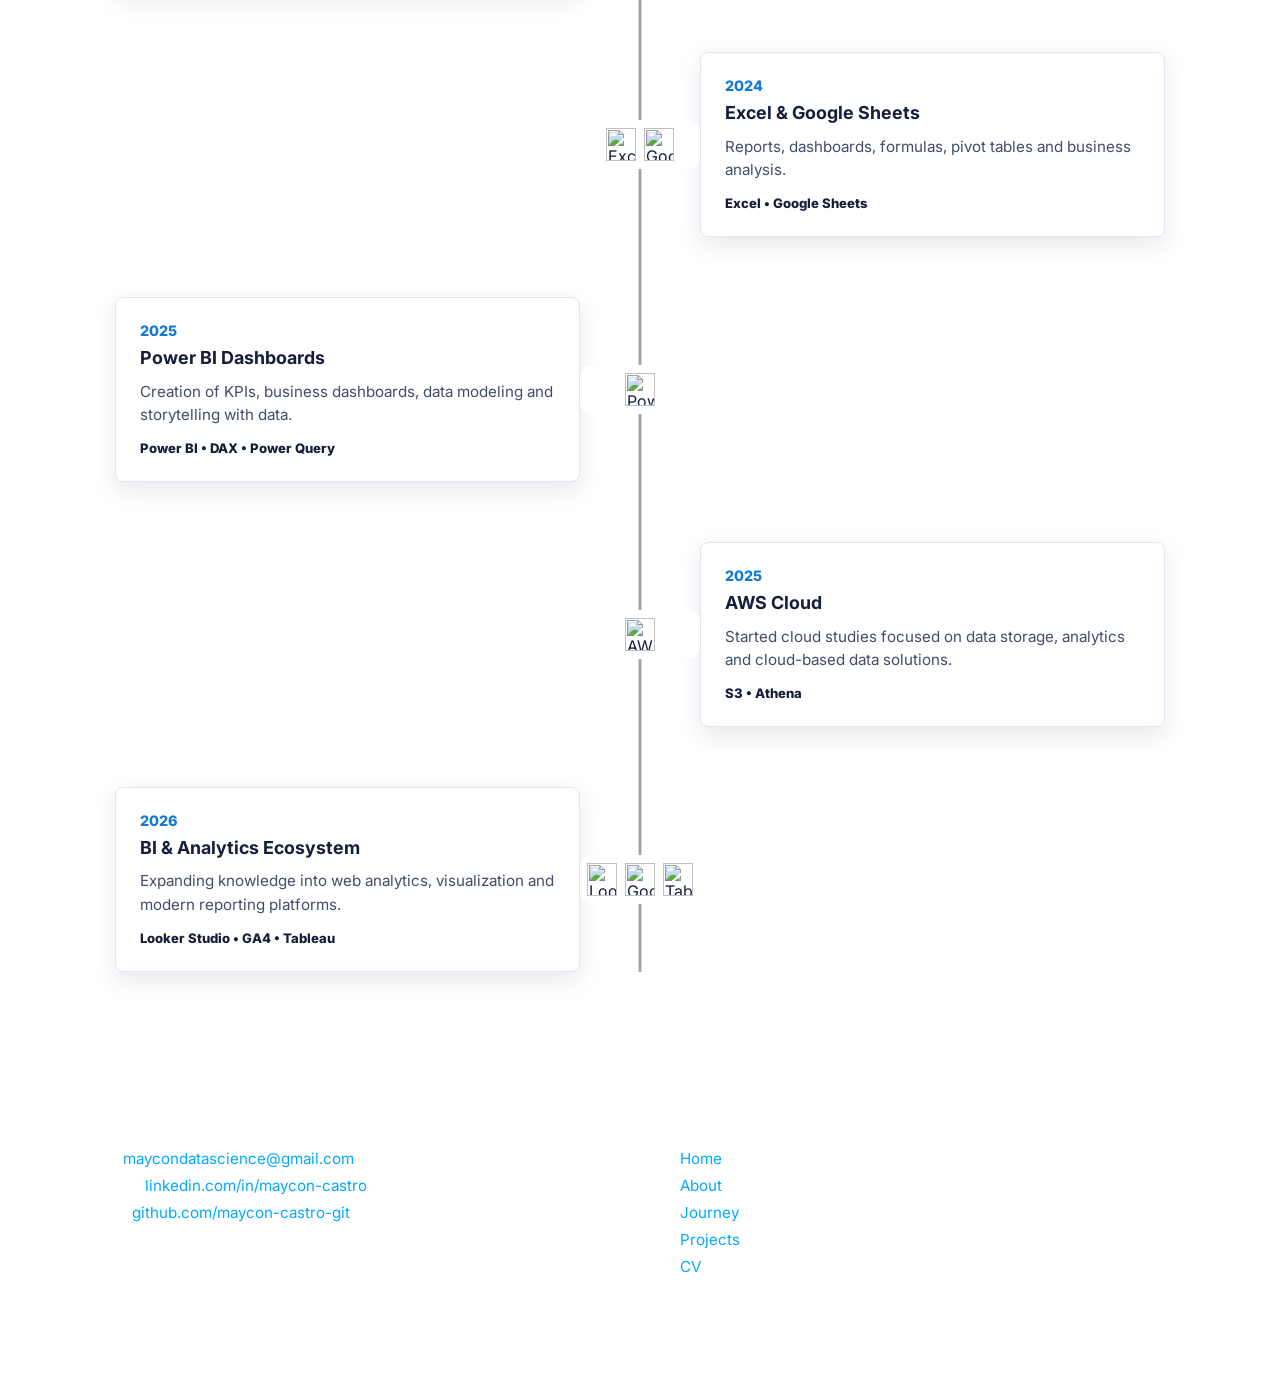
==== commit a4dcfbb0: "Atualização" ====
--- a/index.html
+++ b/index.html
@@ -160,16 +160,6 @@
                     analyze service requests, resolution rates, response times, priority
                     levels, root causes and regional service bottlenecks.
                   </p>
-                </div>
-
-                <div class="card-actions project-links">
-                  <span
-                    data-en="📊 Looker Studio • Data Analytics"
-                    data-pt="📊 Looker Studio • Análise de Dados"
-                    data-es="📊 Looker Studio • Análisis de Datos"
-                  >
-                    📊 Looker Studio • Data Analytics
-                  </span>
                 </div>
               </article>
 
--- a/css/style.css
+++ b/css/style.css
@@ -569,11 +569,6 @@
 @media (max-width: 1000px) {
   .top-projects {
     grid-template-columns: repeat(2, minmax(0, 1fr));
-  }
-
-  .top-projects > article:nth-child(5),
-  .top-projects > article:nth-child(6) {
-    grid-column: auto;
   }
 
   .timeline-section .container {
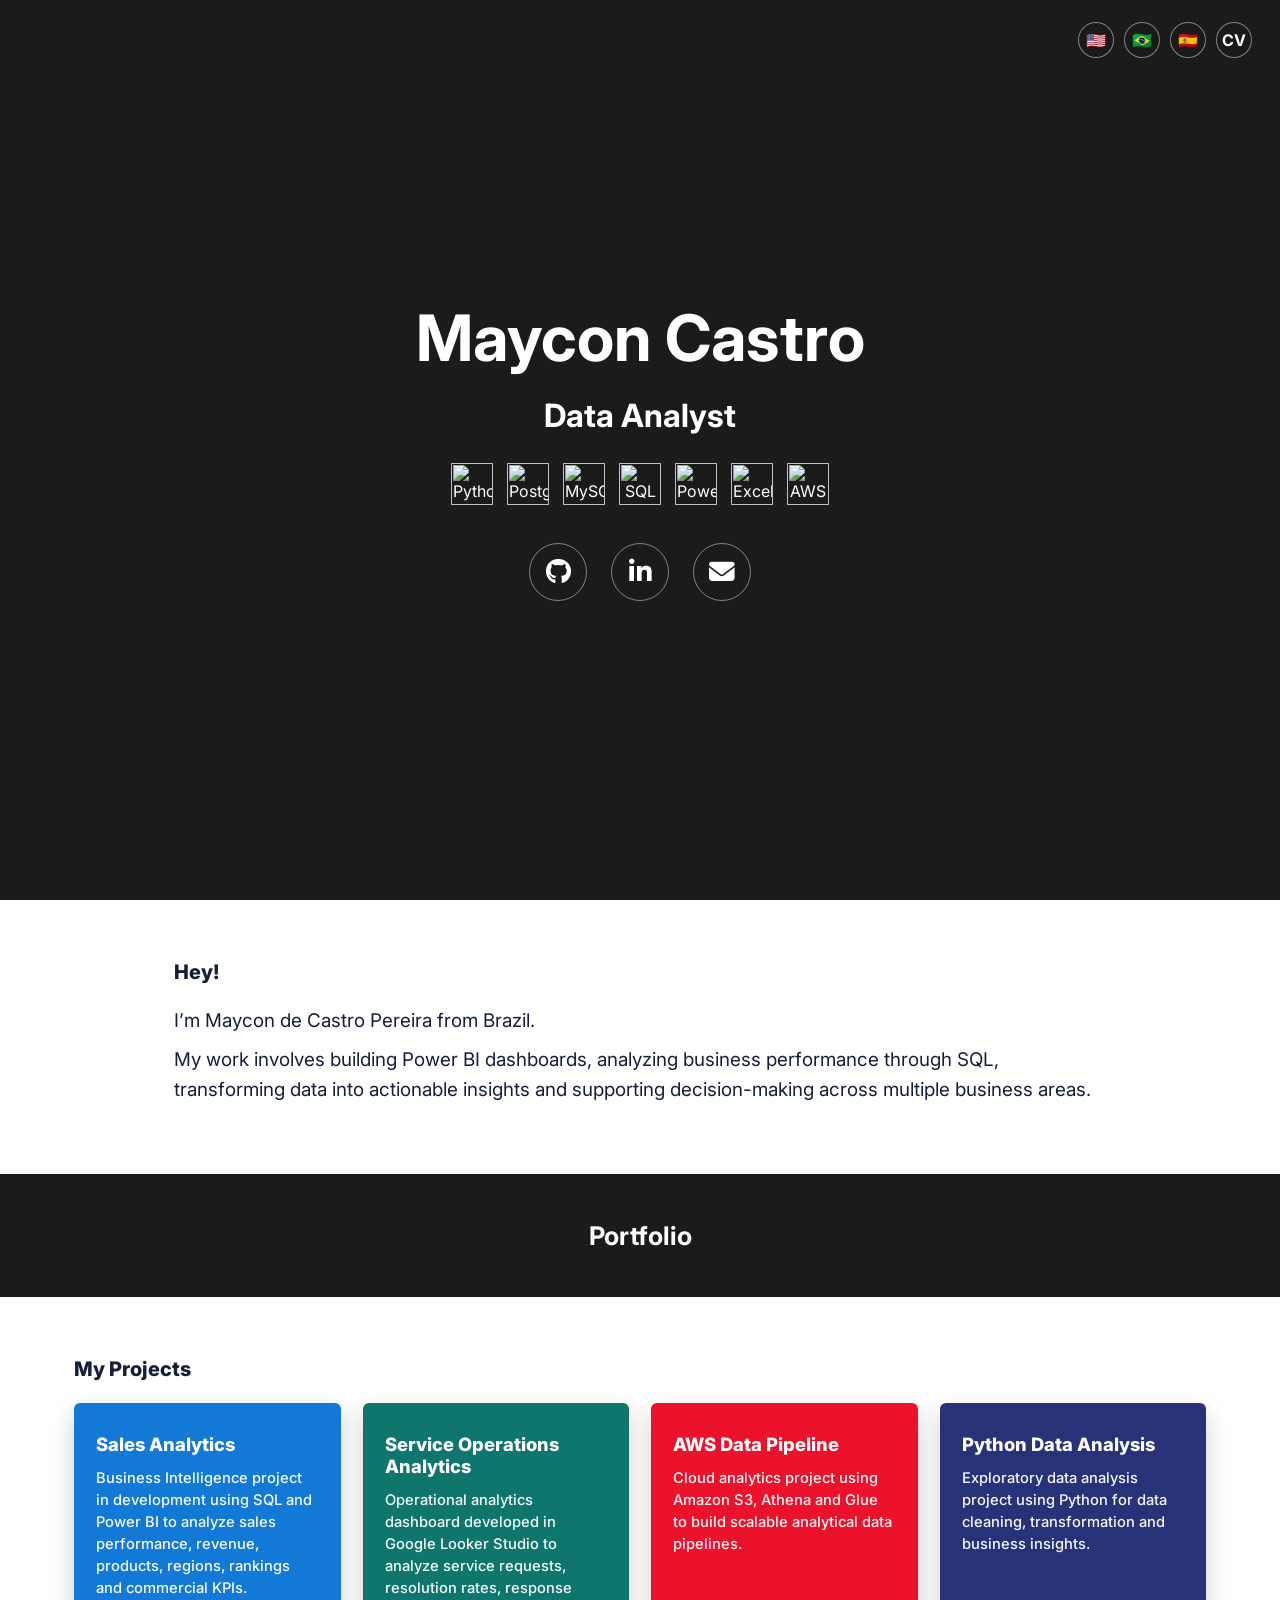
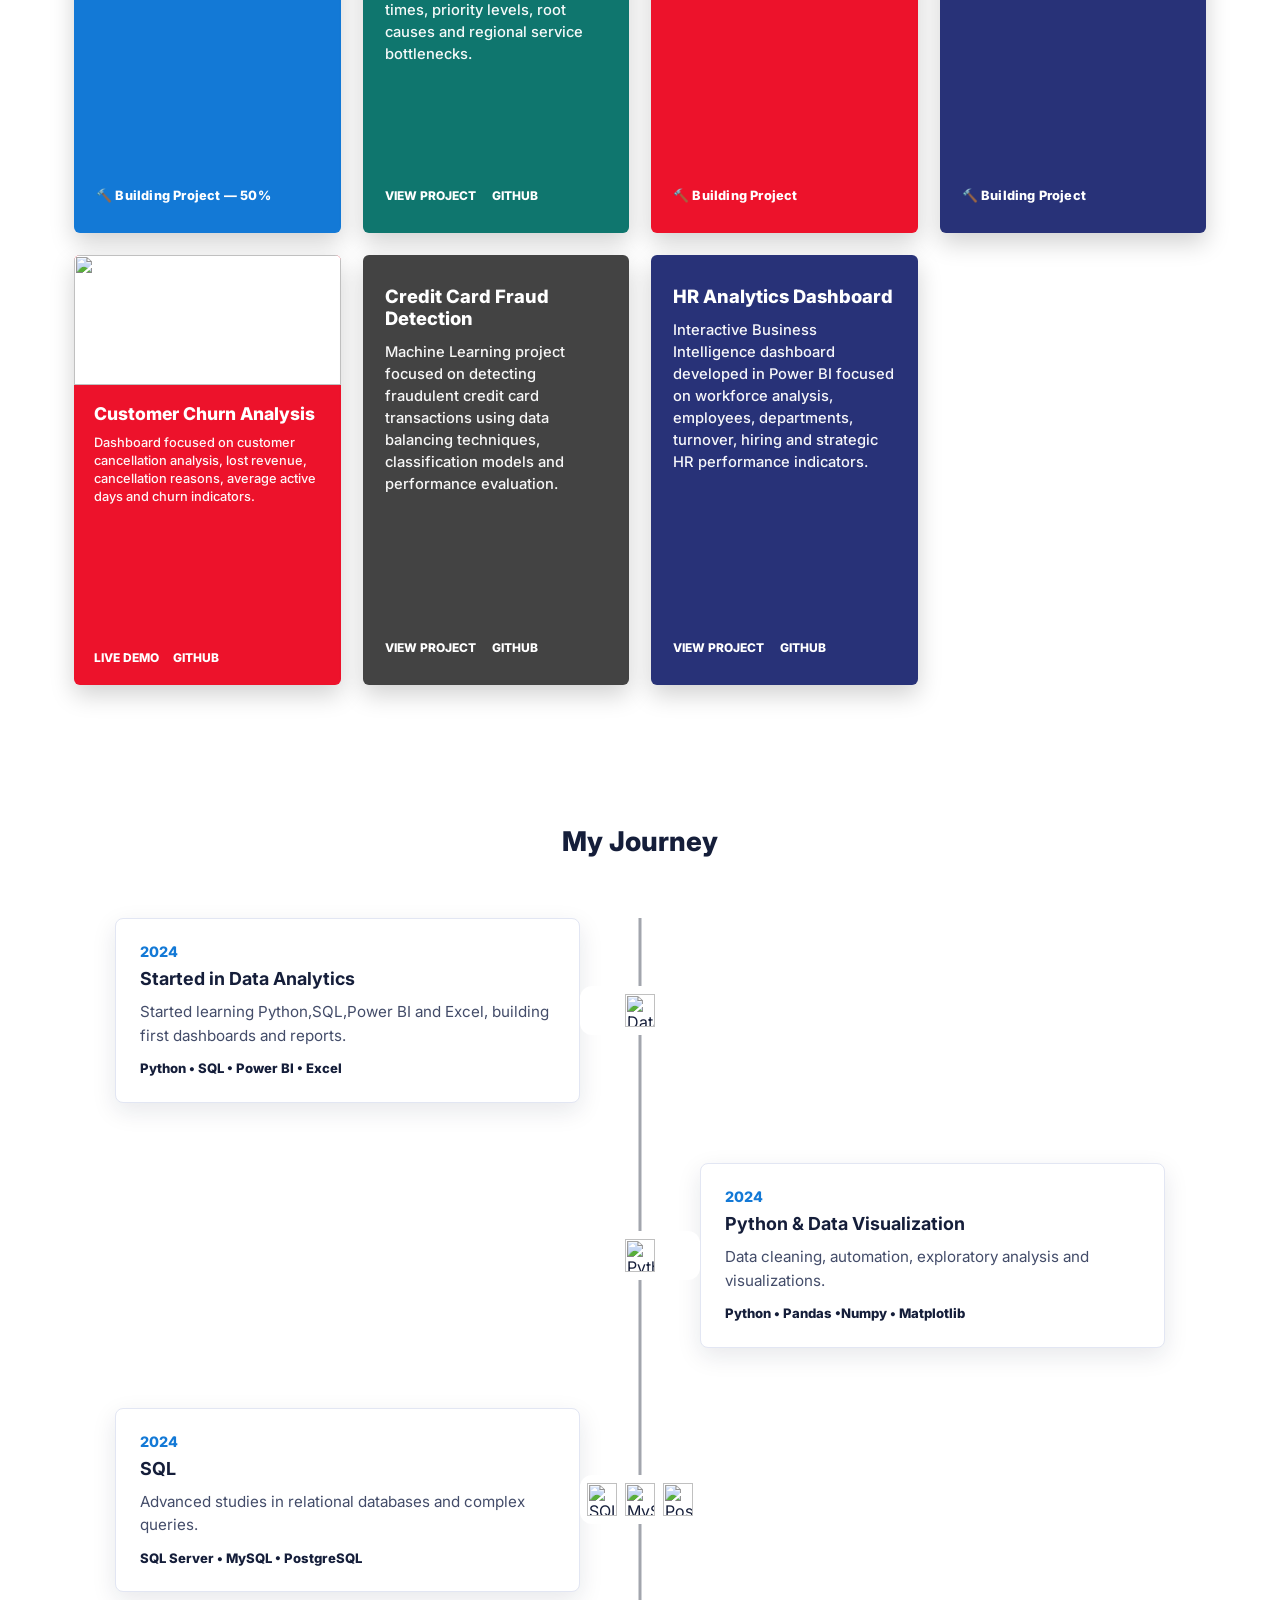
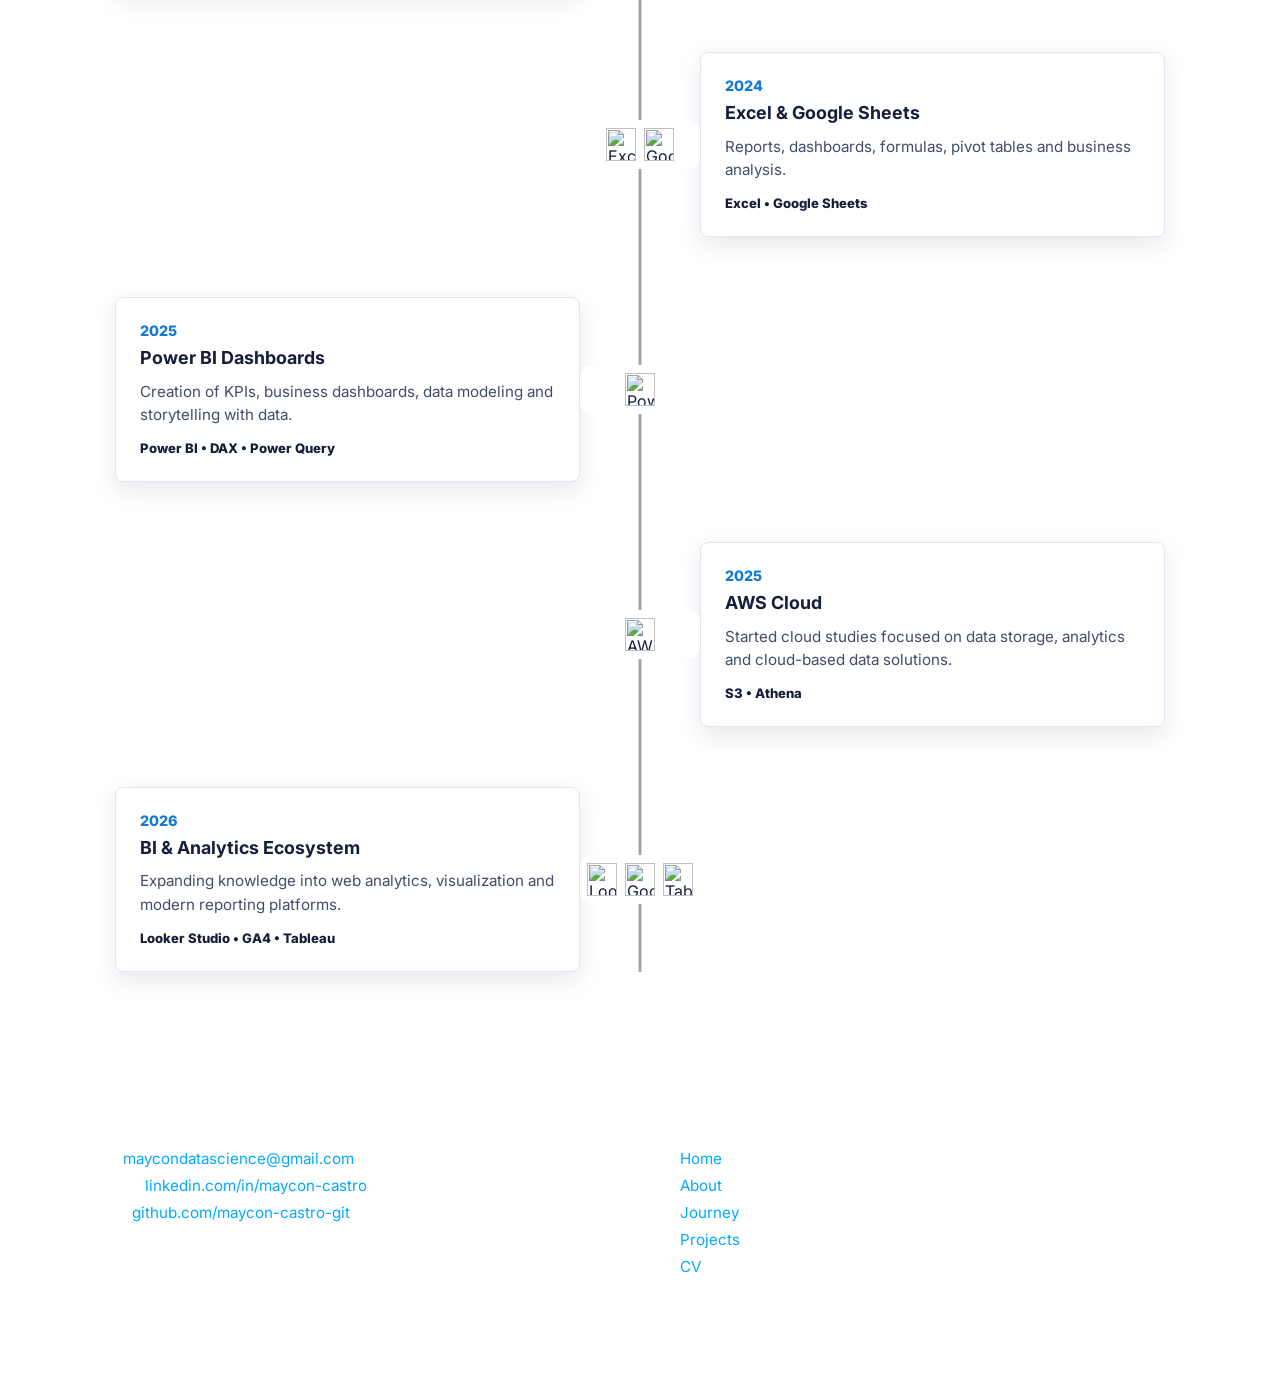
==== commit b6446bf5: "Atualização" ====
--- a/index.html
+++ b/index.html
@@ -142,26 +142,25 @@
           </article>
 
           <article class="card green-card">
-                <div class="card-content">
-                  <h4
-                    data-en="Service Operations Analytics"
-                    data-pt="Análise de Operações de Atendimento"
-                    data-es="Análisis de Operaciones de Servicio"
-                  >
-                    Service Operations Analytics
-                  </h4>
-
-                  <p
-                    data-en="Operational analytics dashboard developed in Google Looker Studio to analyze service requests, resolution rates, response times, priority levels, root causes and regional service bottlenecks."
-                    data-pt="Dashboard de análise operacional desenvolvido no Google Looker Studio para analisar chamados, taxas de resolução, tempos de atendimento, níveis de prioridade, causas raiz e gargalos regionais do serviço."
-                    data-es="Dashboard de análisis operativo desarrollado en Google Looker Studio para analizar solicitudes, tasas de resolución, tiempos de atención, niveles de prioridad, causas raíz y cuellos de botella regionales."
-                  >
-                    Operational analytics dashboard developed in Google Looker Studio to
-                    analyze service requests, resolution rates, response times, priority
-                    levels, root causes and regional service bottlenecks.
-                  </p>
-                </div>
-              </article>
+              <div class="card-content">
+                <h4
+                  data-en="Service Operations Analytics"
+                  data-pt="Análise de Operações de Atendimento"
+                  data-es="Análisis de Operaciones de Servicio"
+                >
+                  Service Operations Analytics
+                </h4>
+
+                <p
+                  data-en="Operational analytics dashboard developed in Google Looker Studio to analyze service requests, resolution rates, response times, priority levels, root causes and regional service bottlenecks."
+                  data-pt="Dashboard de análise operacional desenvolvido no Google Looker Studio para analisar chamados, taxas de resolução, tempos de atendimento, níveis de prioridade, causas raiz e gargalos regionais do serviço."
+                  data-es="Dashboard de análisis operativo desarrollado en Google Looker Studio para analizar solicitudes, tasas de resolución, tiempos de atención, niveles de prioridad, causas raíz y cuellos de botella regionales."
+                >
+                  Operational analytics dashboard developed in Google Looker Studio to
+                  analyze service requests, resolution rates, response times, priority
+                  levels, root causes and regional service bottlenecks.
+                </p>
+              </div>
 
               <div class="card-actions project-links">
                 <a
@@ -182,7 +181,8 @@
                 >
                   GITHUB
                 </a>
-              </div>  
+              </div>
+          </article> 
 
           <article class="card red-card">
             <div class="card-content">
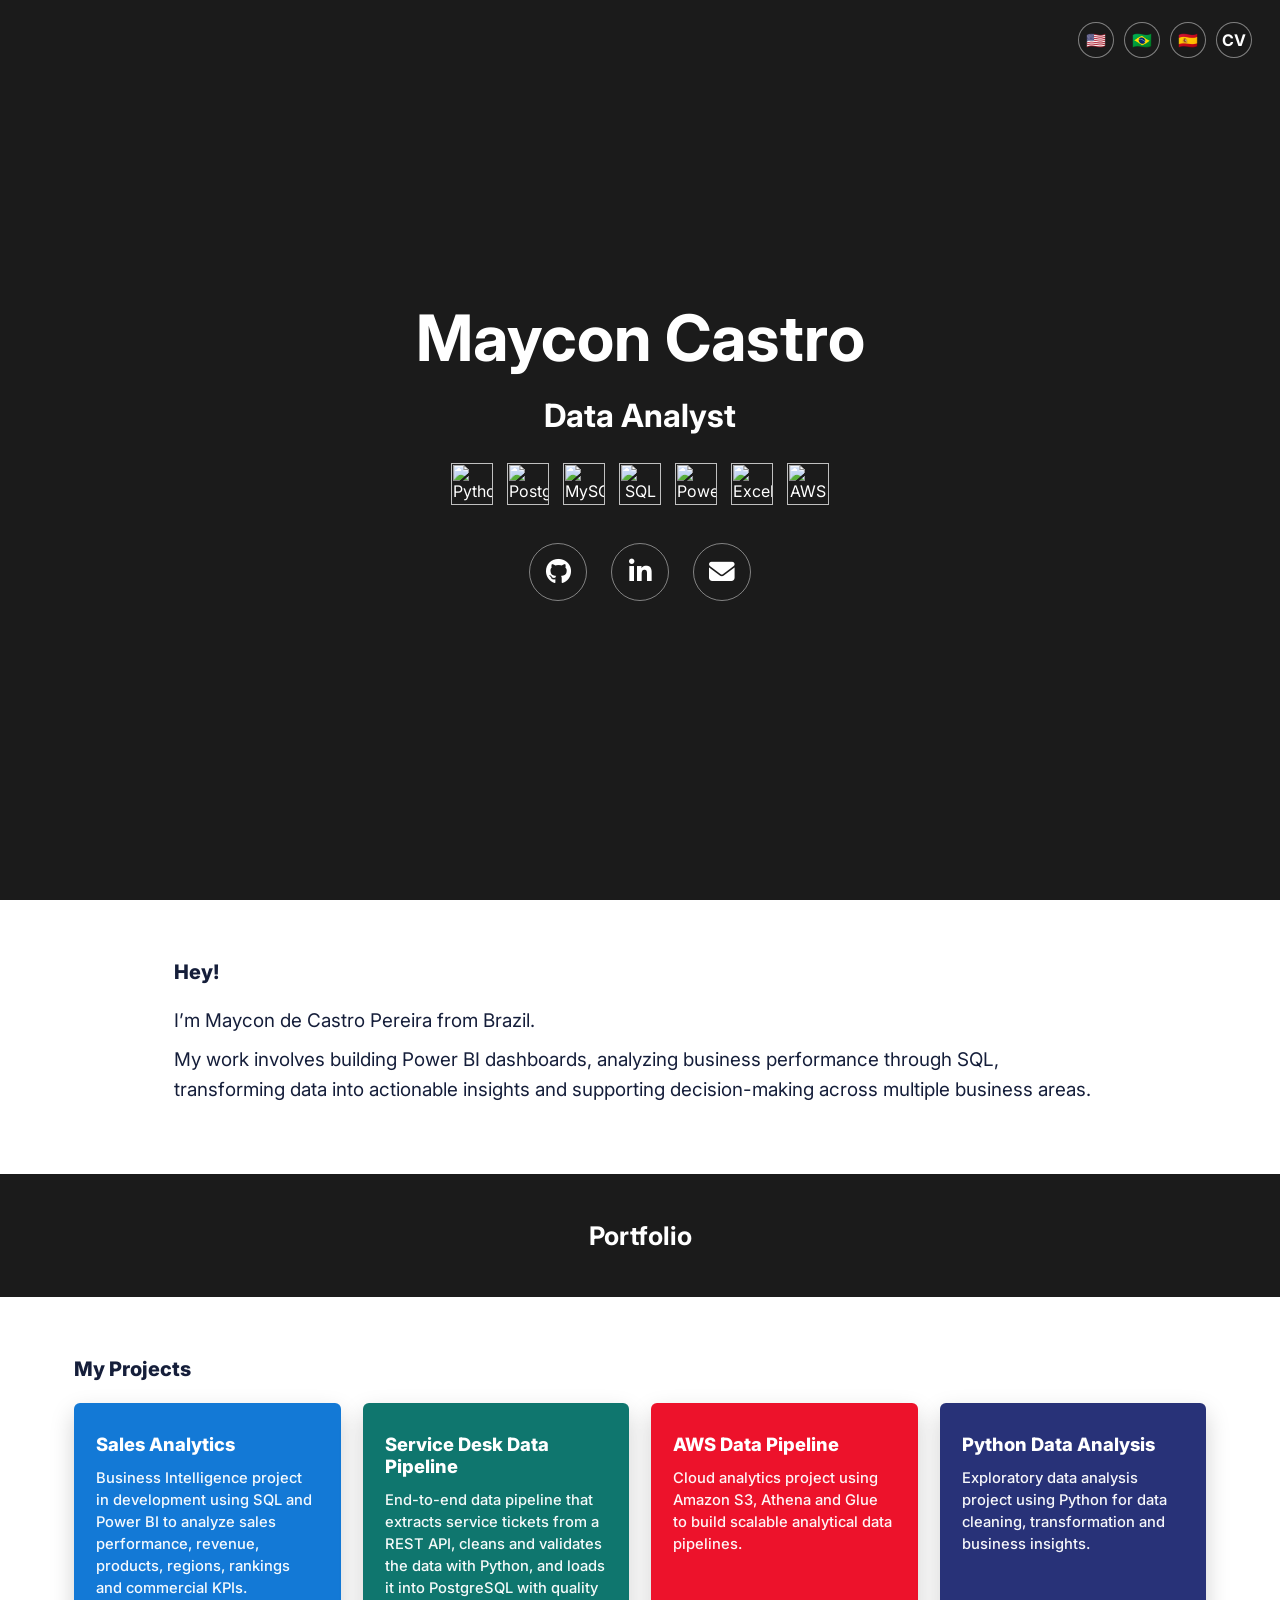
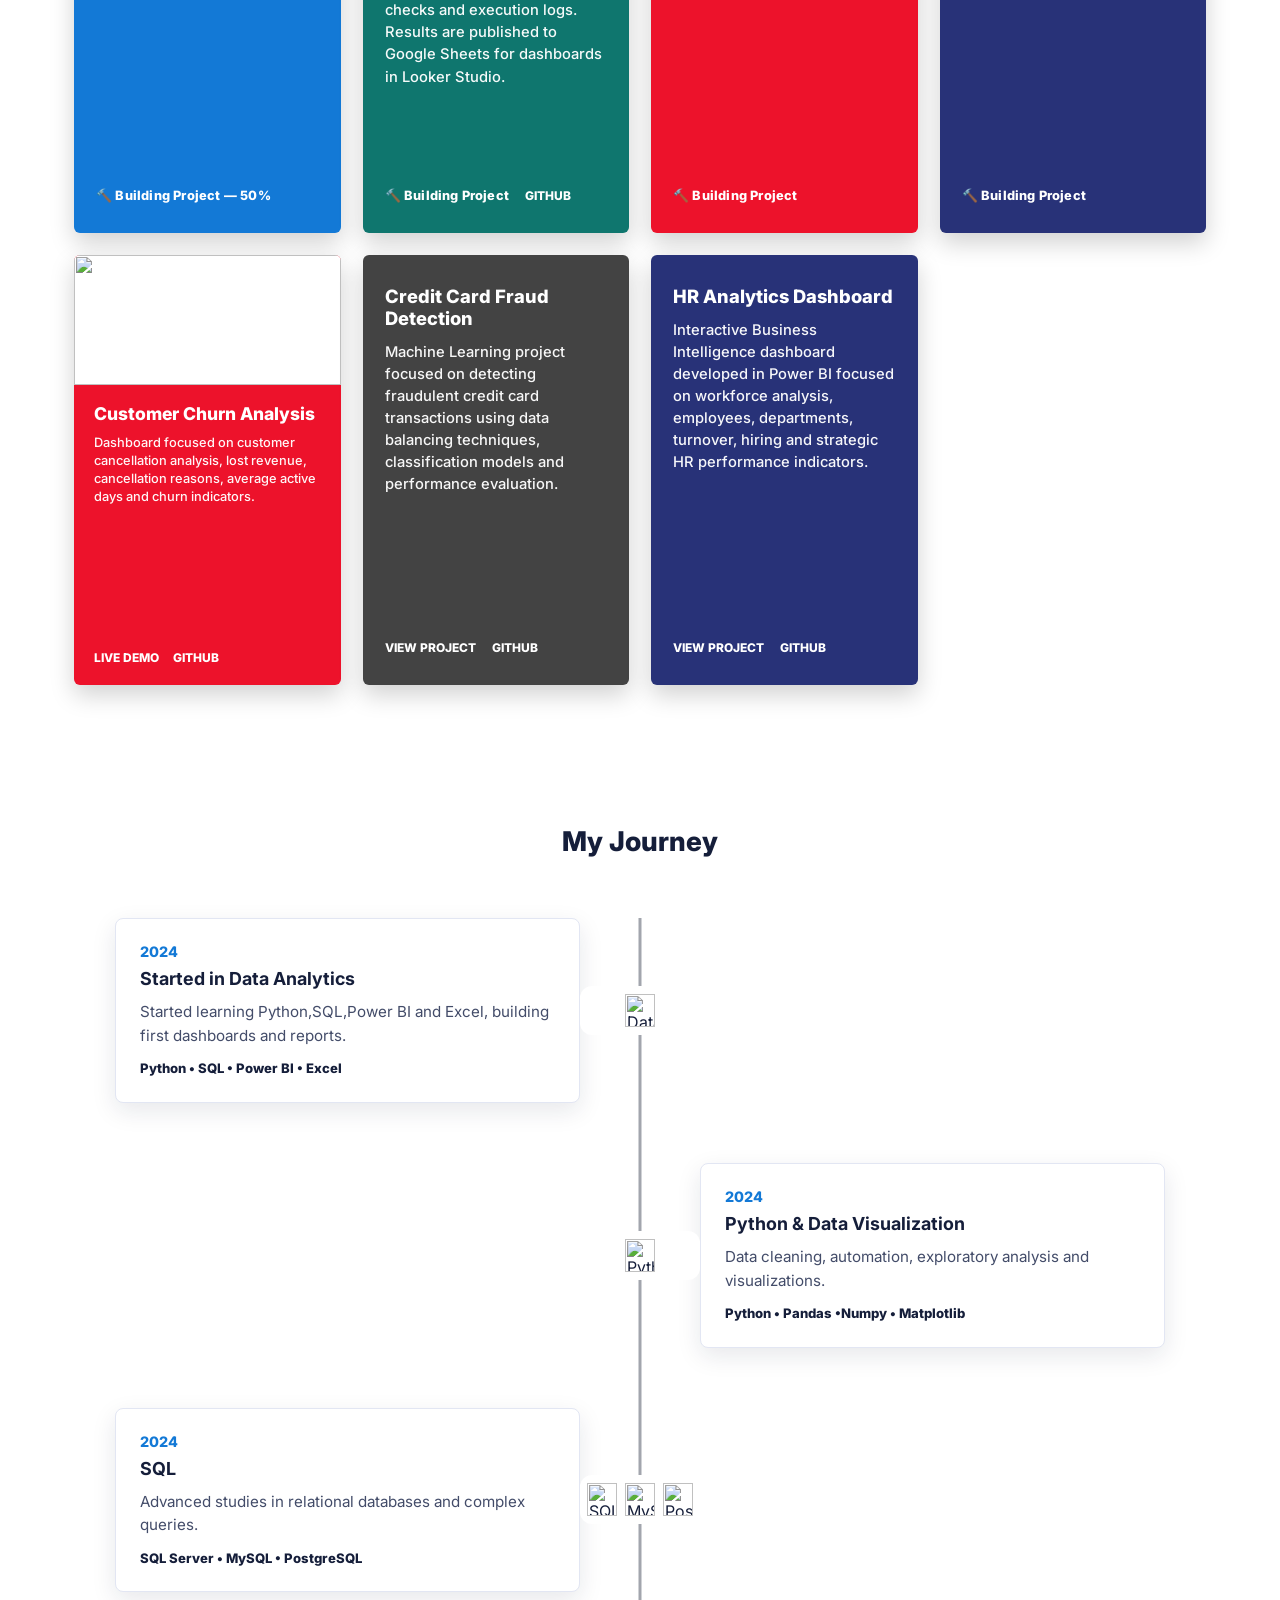
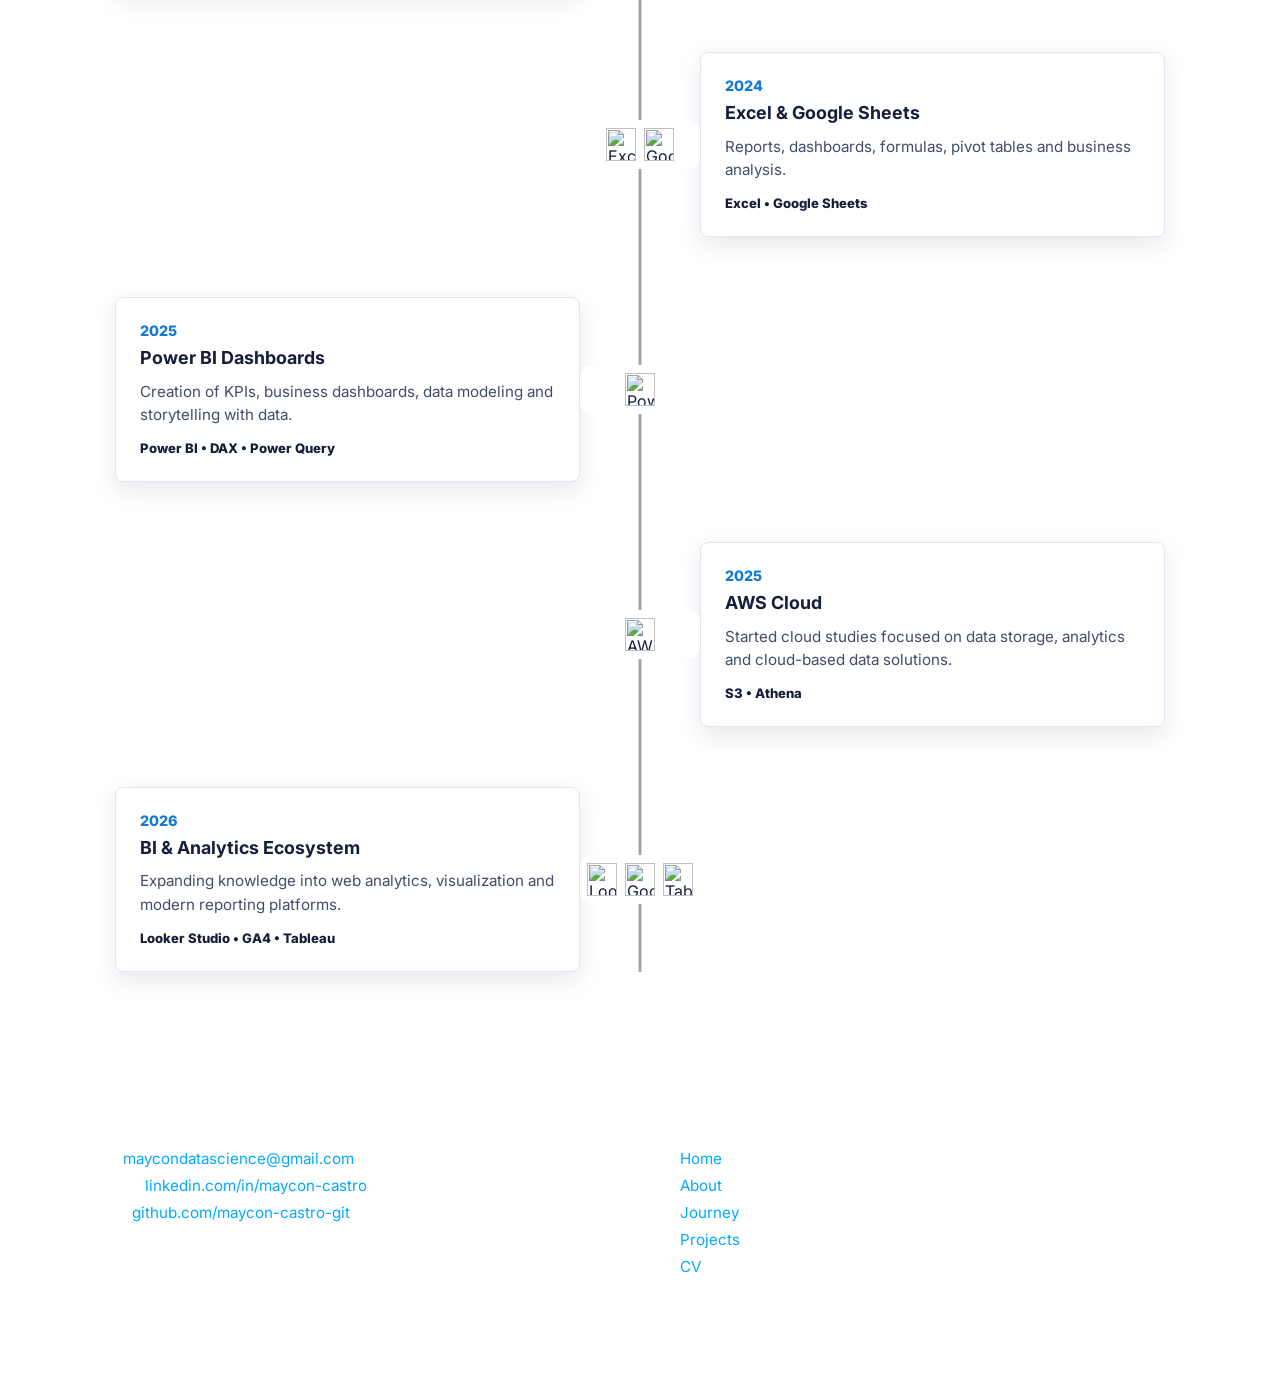
==== commit 441daea3: "Substitui card de Service Operations por Service Desk Data Pipeline" ====
--- a/index.html
+++ b/index.html
@@ -141,48 +141,46 @@
             </div>
           </article>
 
-          <article class="card green-card">
+                    <article class="card green-card">
               <div class="card-content">
                 <h4
-                  data-en="Service Operations Analytics"
-                  data-pt="Análise de Operações de Atendimento"
-                  data-es="Análisis de Operaciones de Servicio"
+                  data-en="Service Desk Data Pipeline"
+                  data-pt="Pipeline de Dados de Chamados"
+                  data-es="Pipeline de Datos de Solicitudes"
                 >
-                  Service Operations Analytics
+                  Service Desk Data Pipeline
                 </h4>
 
                 <p
-                  data-en="Operational analytics dashboard developed in Google Looker Studio to analyze service requests, resolution rates, response times, priority levels, root causes and regional service bottlenecks."
-                  data-pt="Dashboard de análise operacional desenvolvido no Google Looker Studio para analisar chamados, taxas de resolução, tempos de atendimento, níveis de prioridade, causas raiz e gargalos regionais do serviço."
-                  data-es="Dashboard de análisis operativo desarrollado en Google Looker Studio para analizar solicitudes, tasas de resolución, tiempos de atención, niveles de prioridad, causas raíz y cuellos de botella regionales."
+                  data-en="End-to-end data pipeline that extracts service tickets from a REST API, cleans and validates the data with Python, and loads it into PostgreSQL with quality checks and execution logs. Results are published to Google Sheets for dashboards in Looker Studio."
+                  data-pt="Pipeline de dados de ponta a ponta que extrai chamados de uma API REST, trata e valida os dados com Python e carrega no PostgreSQL com controles de qualidade e logs de execução. Os resultados são publicados no Google Sheets para dashboards no Looker Studio."
+                  data-es="Pipeline de datos de extremo a extremo que extrae solicitudes de una API REST, limpia y valida los datos con Python y los carga en PostgreSQL con controles de calidad y registros de ejecución. Los resultados se publican en Google Sheets para dashboards en Looker Studio."
                 >
-                  Operational analytics dashboard developed in Google Looker Studio to
-                  analyze service requests, resolution rates, response times, priority
-                  levels, root causes and regional service bottlenecks.
+                  End-to-end data pipeline that extracts service tickets from a REST API,
+                  cleans and validates the data with Python, and loads it into PostgreSQL
+                  with quality checks and execution logs. Results are published to Google
+                  Sheets for dashboards in Looker Studio.
                 </p>
               </div>
 
               <div class="card-actions project-links">
+                <span
+                  data-en="🔨 Building Project"
+                  data-pt="🔨 Projeto em Construção"
+                  data-es="🔨 Proyecto en Construcción"
+                >
+                  🔨 Building Project
+                </span>
+
                 <a
-                  href="https://datastudio.google.com/reporting/aa9f518b-a5dd-4d99-8f7b-082e69098224/page/sZp9F"
-                  target="_blank"
-                  rel="noopener noreferrer"
-                  data-en="VIEW PROJECT"
-                  data-pt="VER PROJETO"
-                  data-es="VER PROYECTO"
-                >
-                  VIEW PROJECT
-                </a>
-
-                <a
-                  href="https://github.com/maycon-castro-git/service-operations-analytics"
+                  href="https://github.com/maycon-castro-git/os-pipeline"
                   target="_blank"
                   rel="noopener noreferrer"
                 >
                   GITHUB
                 </a>
               </div>
-          </article> 
+          </article>
 
           <article class="card red-card">
             <div class="card-content">
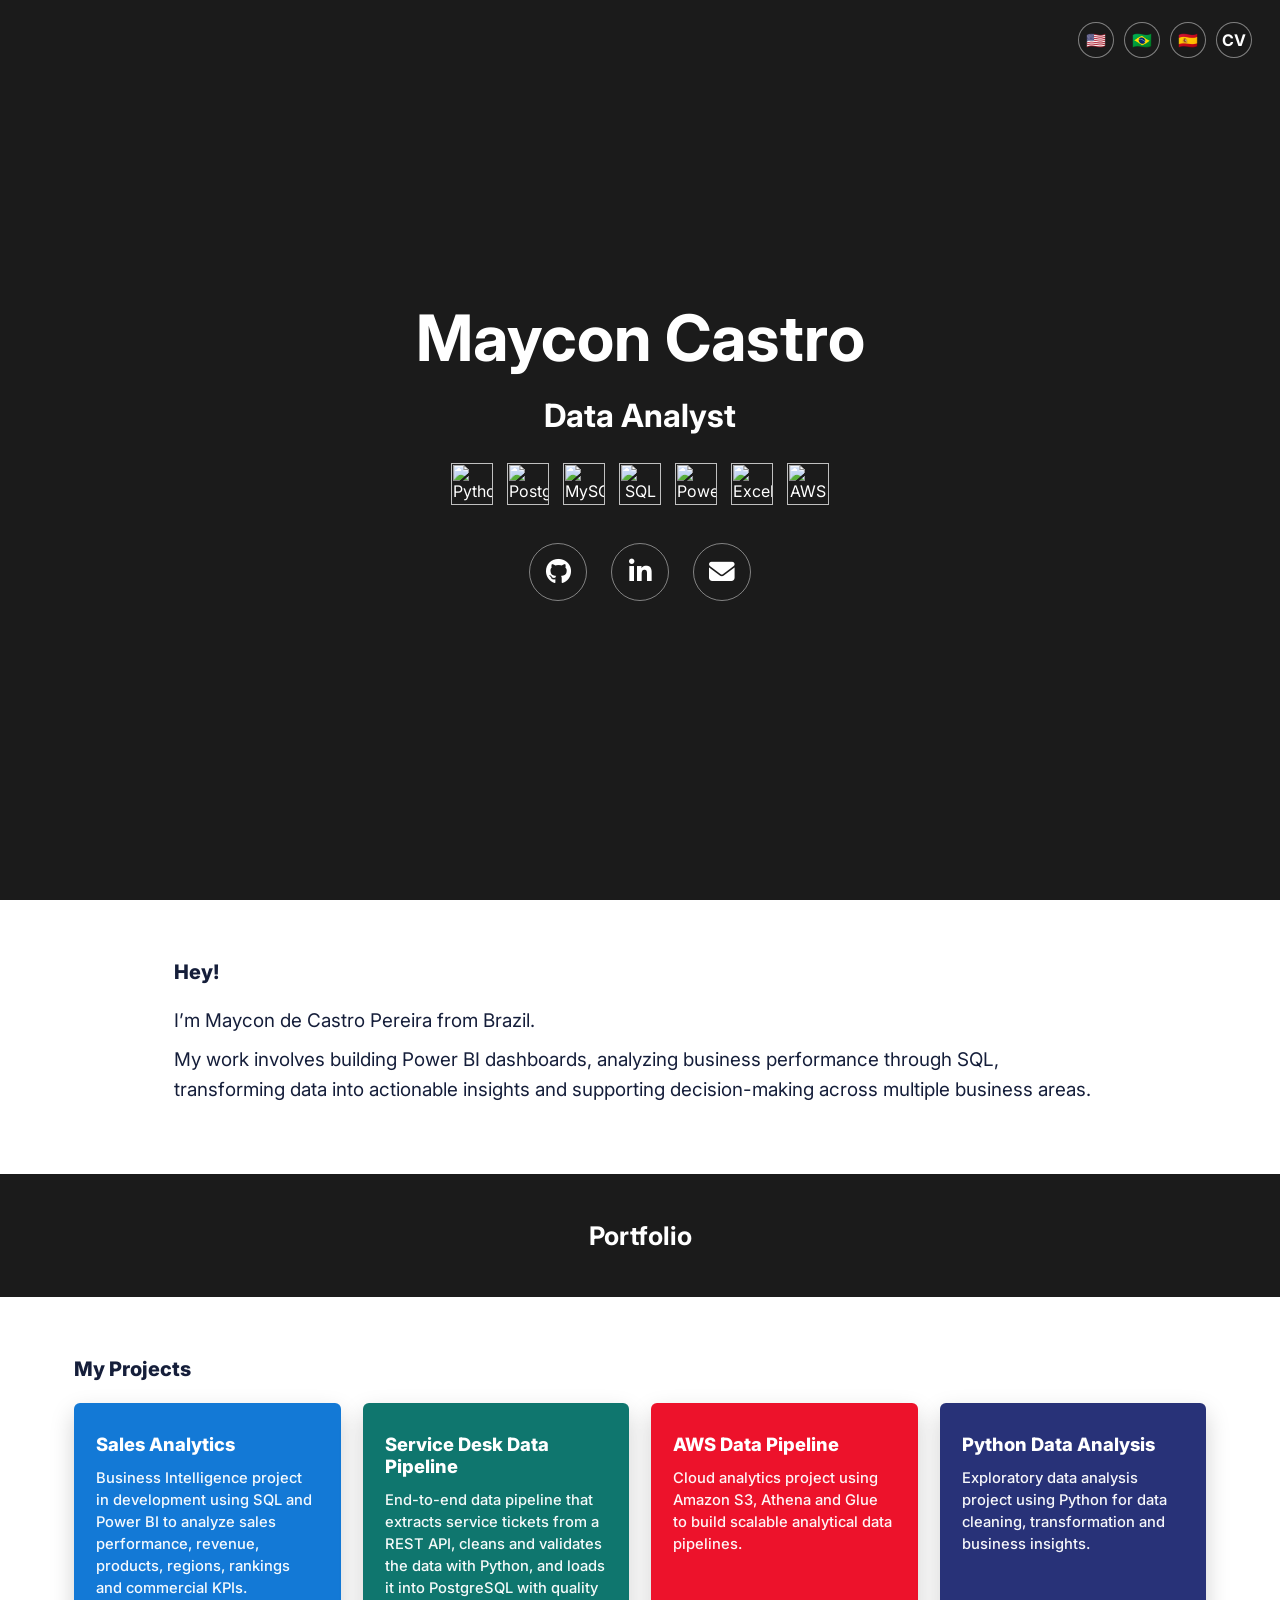
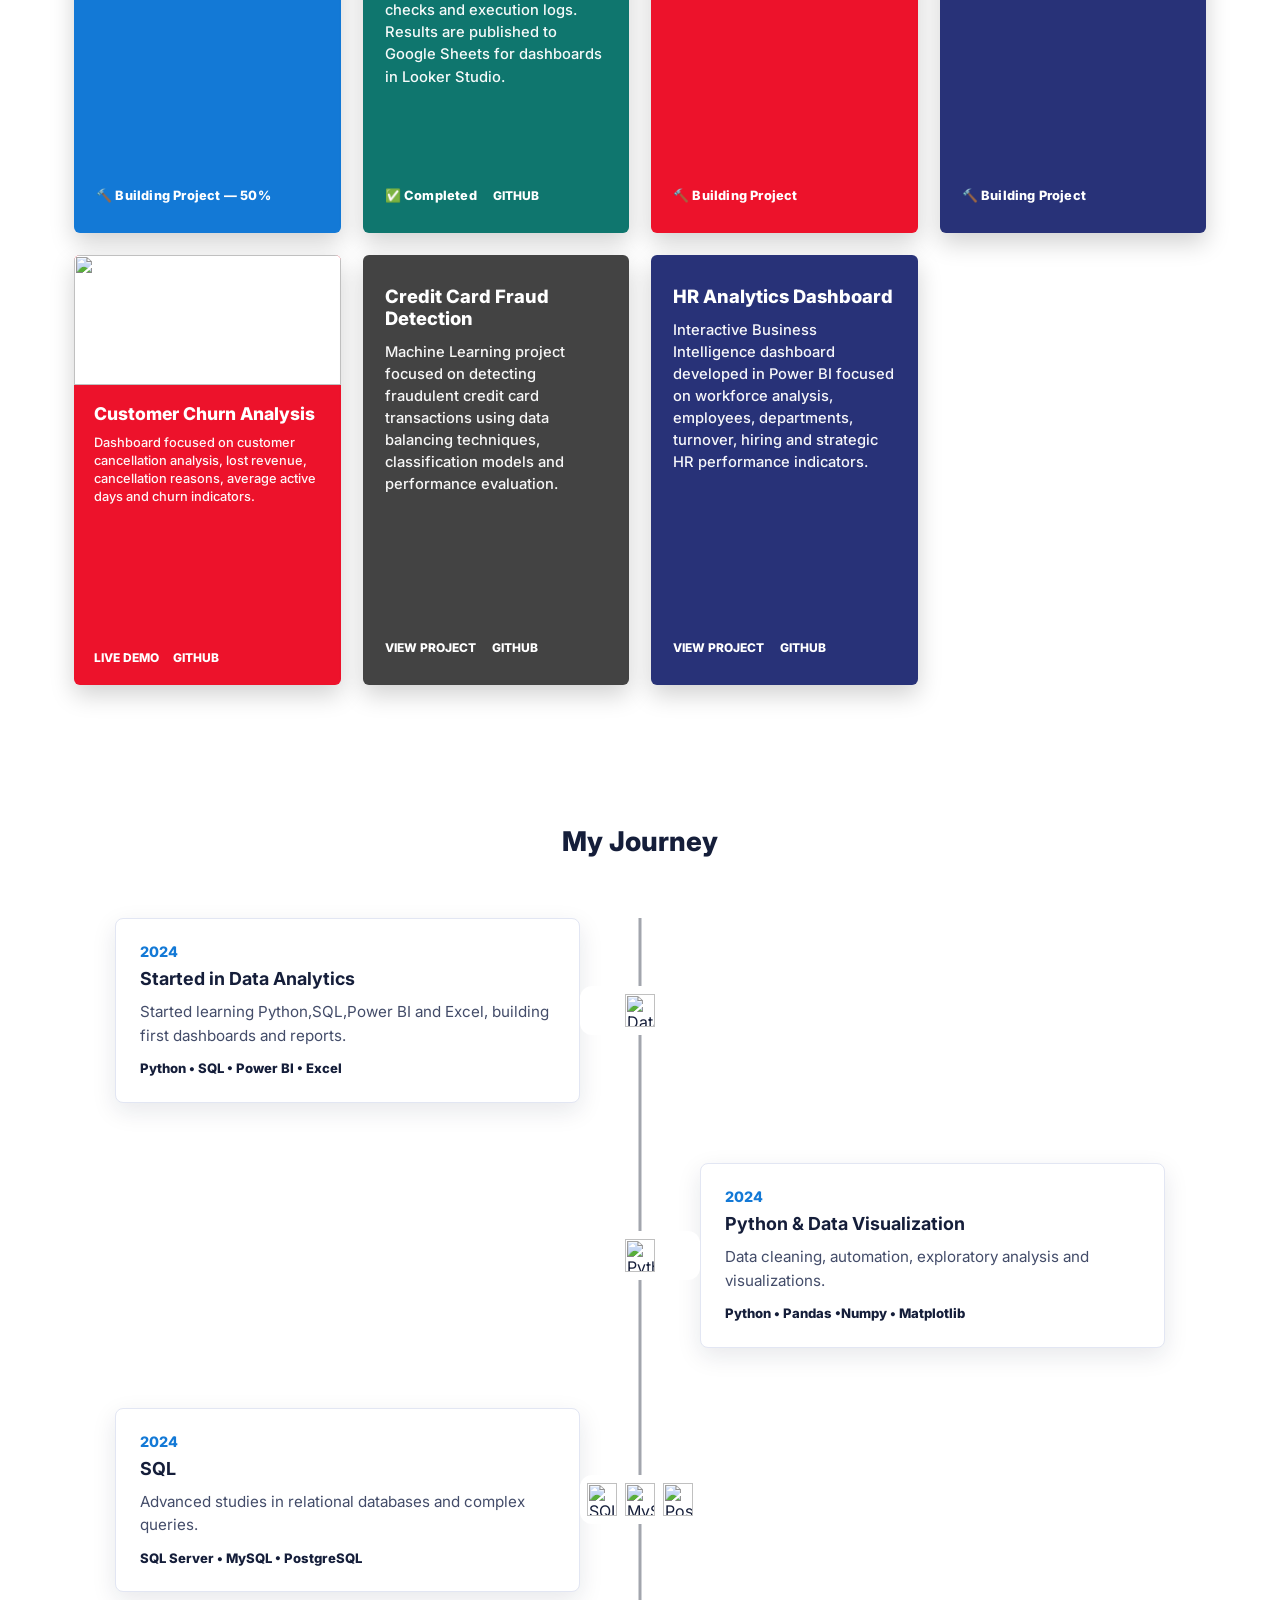
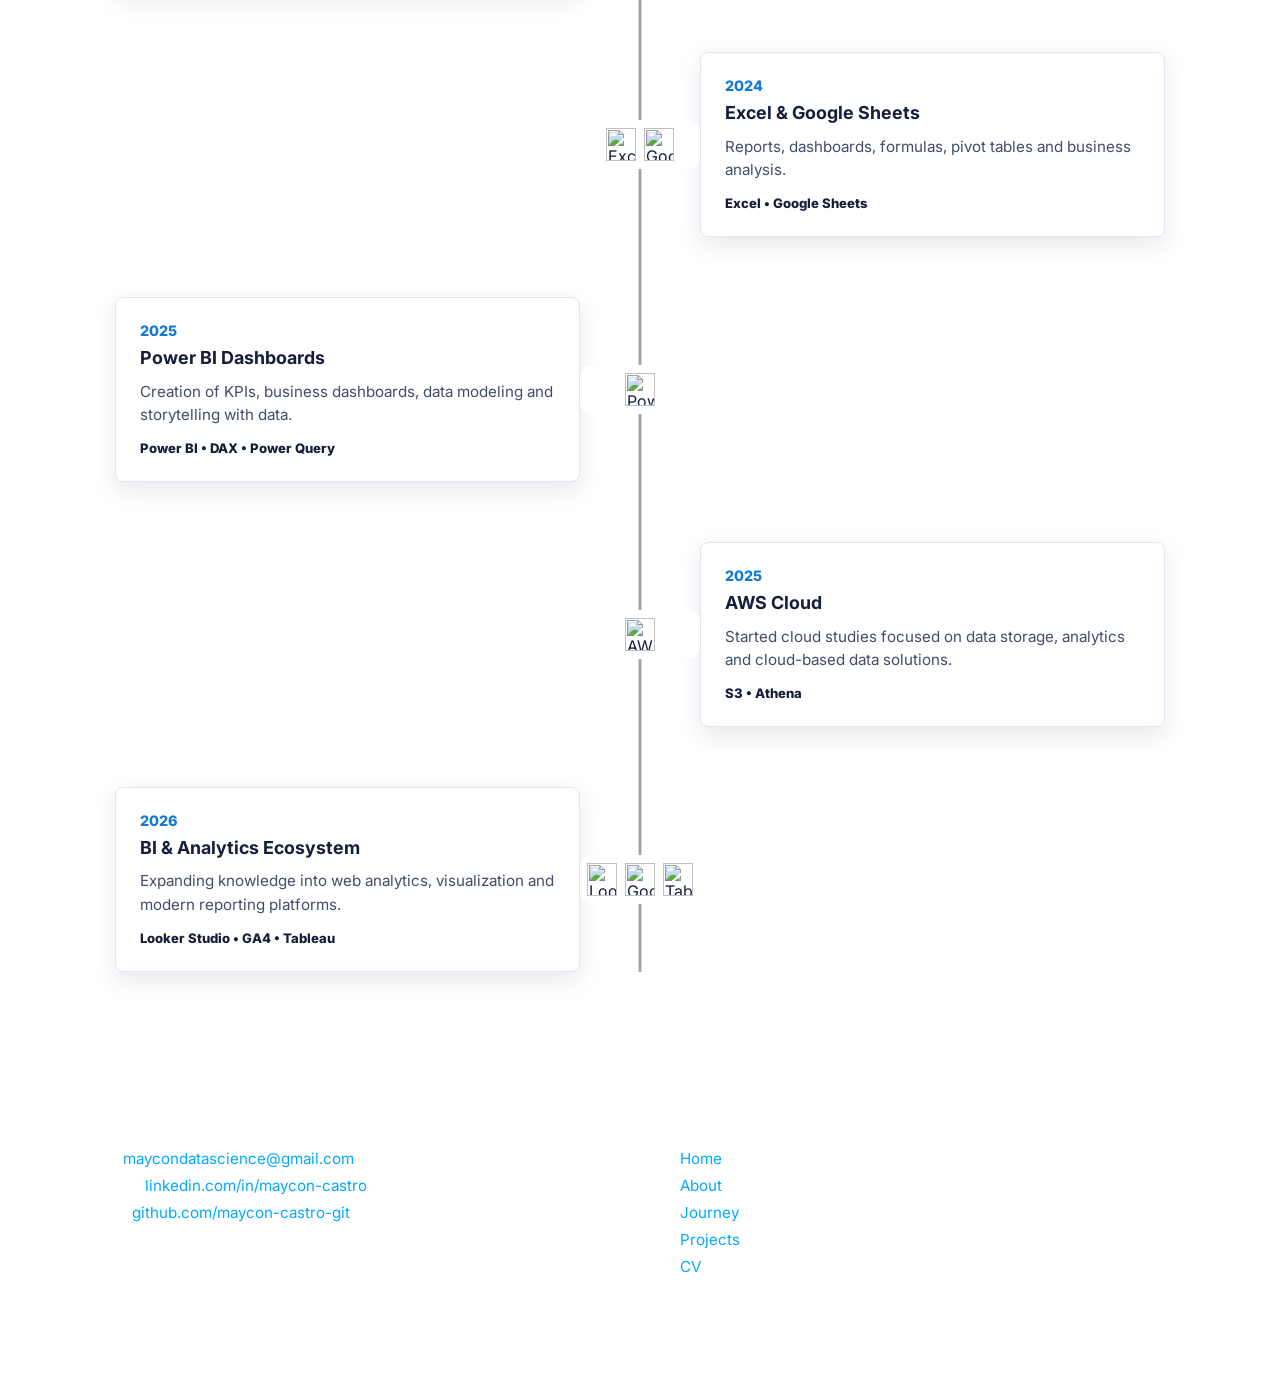
==== commit 8723e954: "Atualização" ====
--- a/index.html
+++ b/index.html
@@ -165,11 +165,11 @@
 
               <div class="card-actions project-links">
                 <span
-                  data-en="🔨 Building Project"
-                  data-pt="🔨 Projeto em Construção"
-                  data-es="🔨 Proyecto en Construcción"
+                  data-en="✅ Completed"
+                  data-pt="✅ Concluído"
+                  data-es="✅ Completado"
                 >
-                  🔨 Building Project
+                  ✅ Completed
                 </span>
 
                 <a
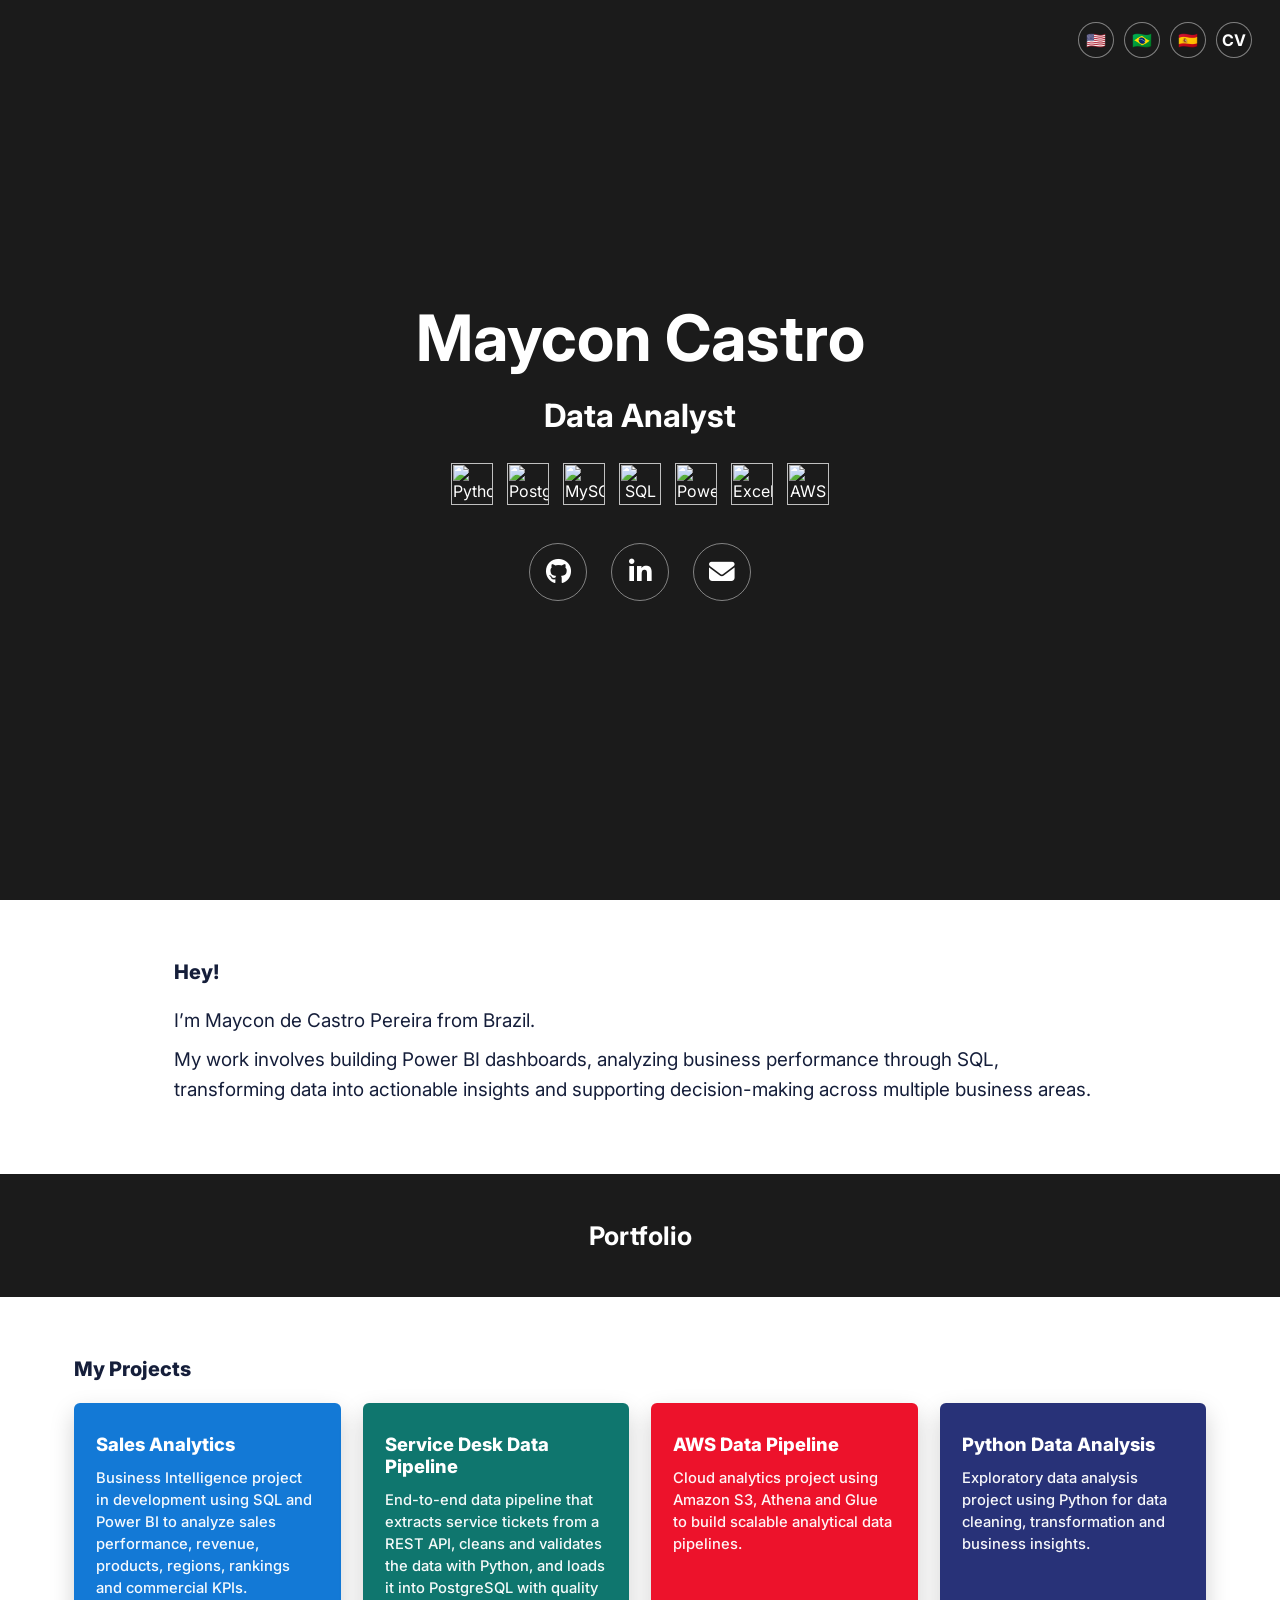
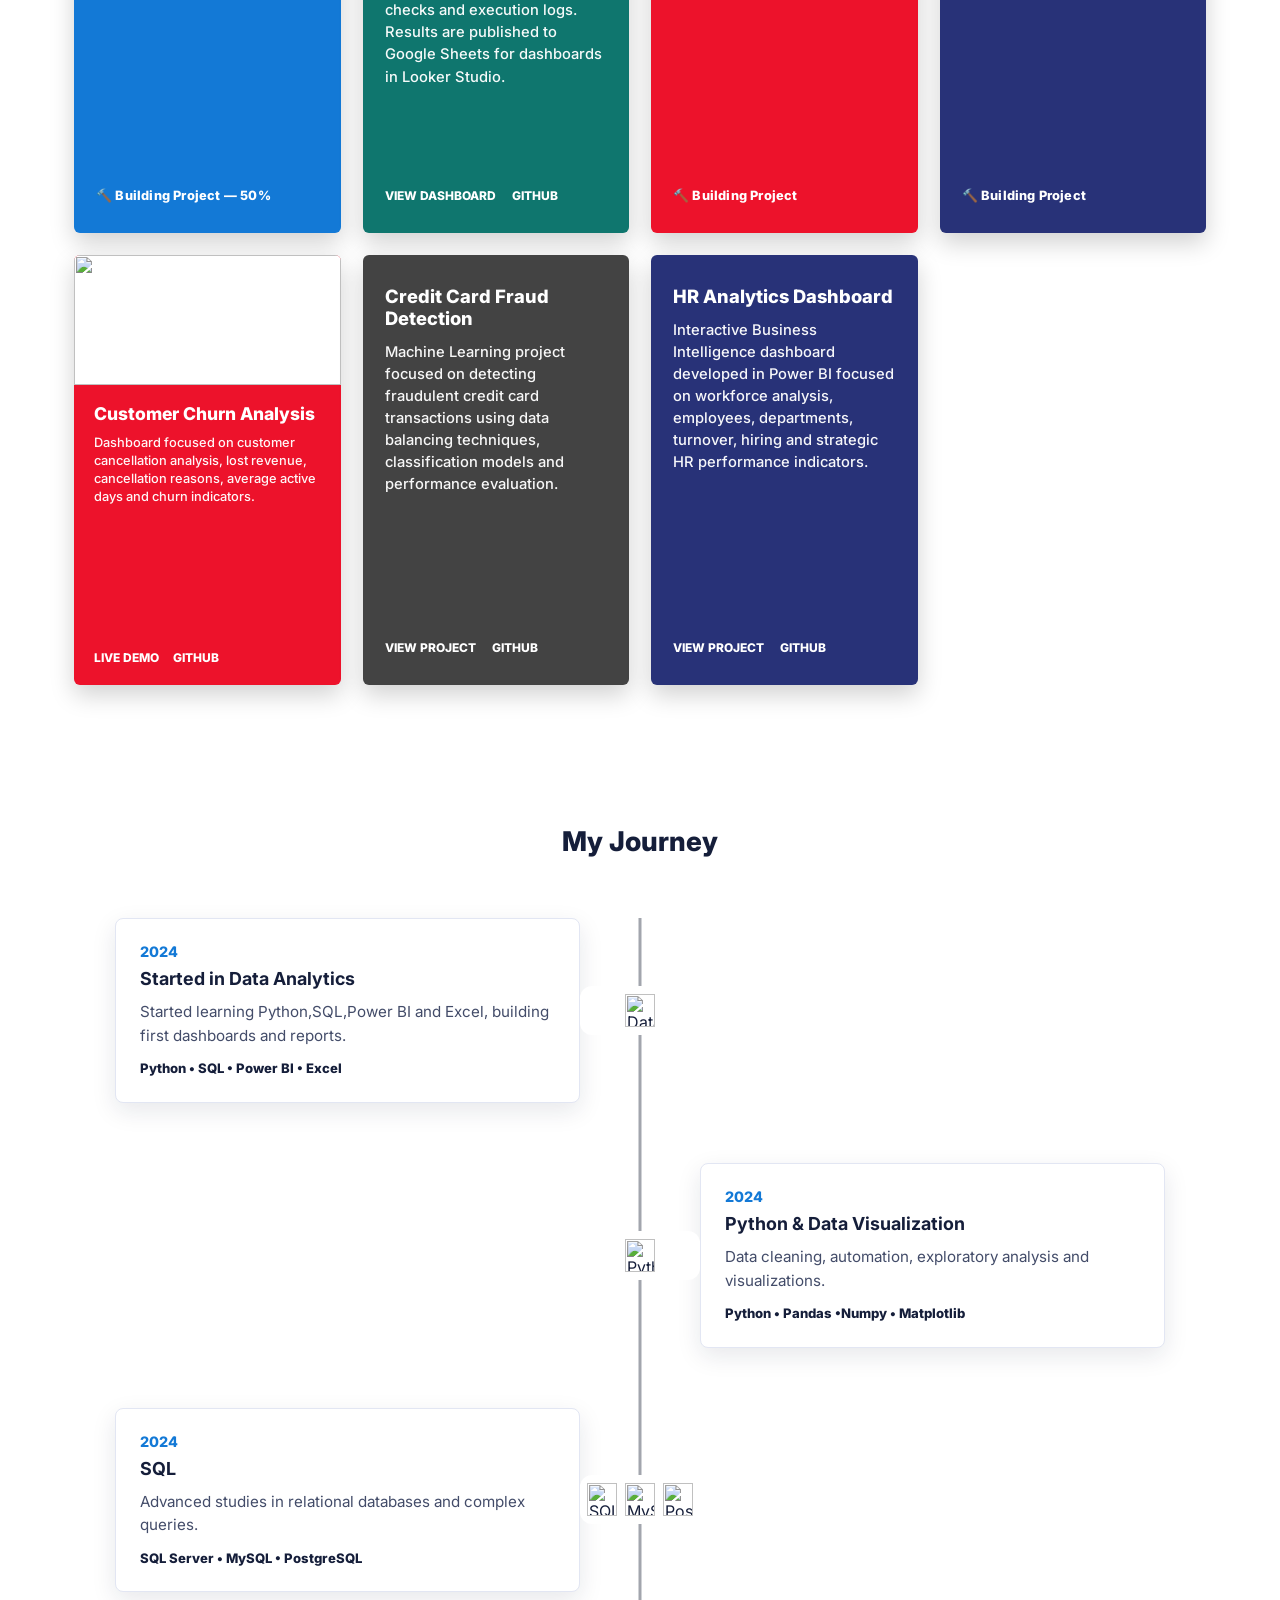
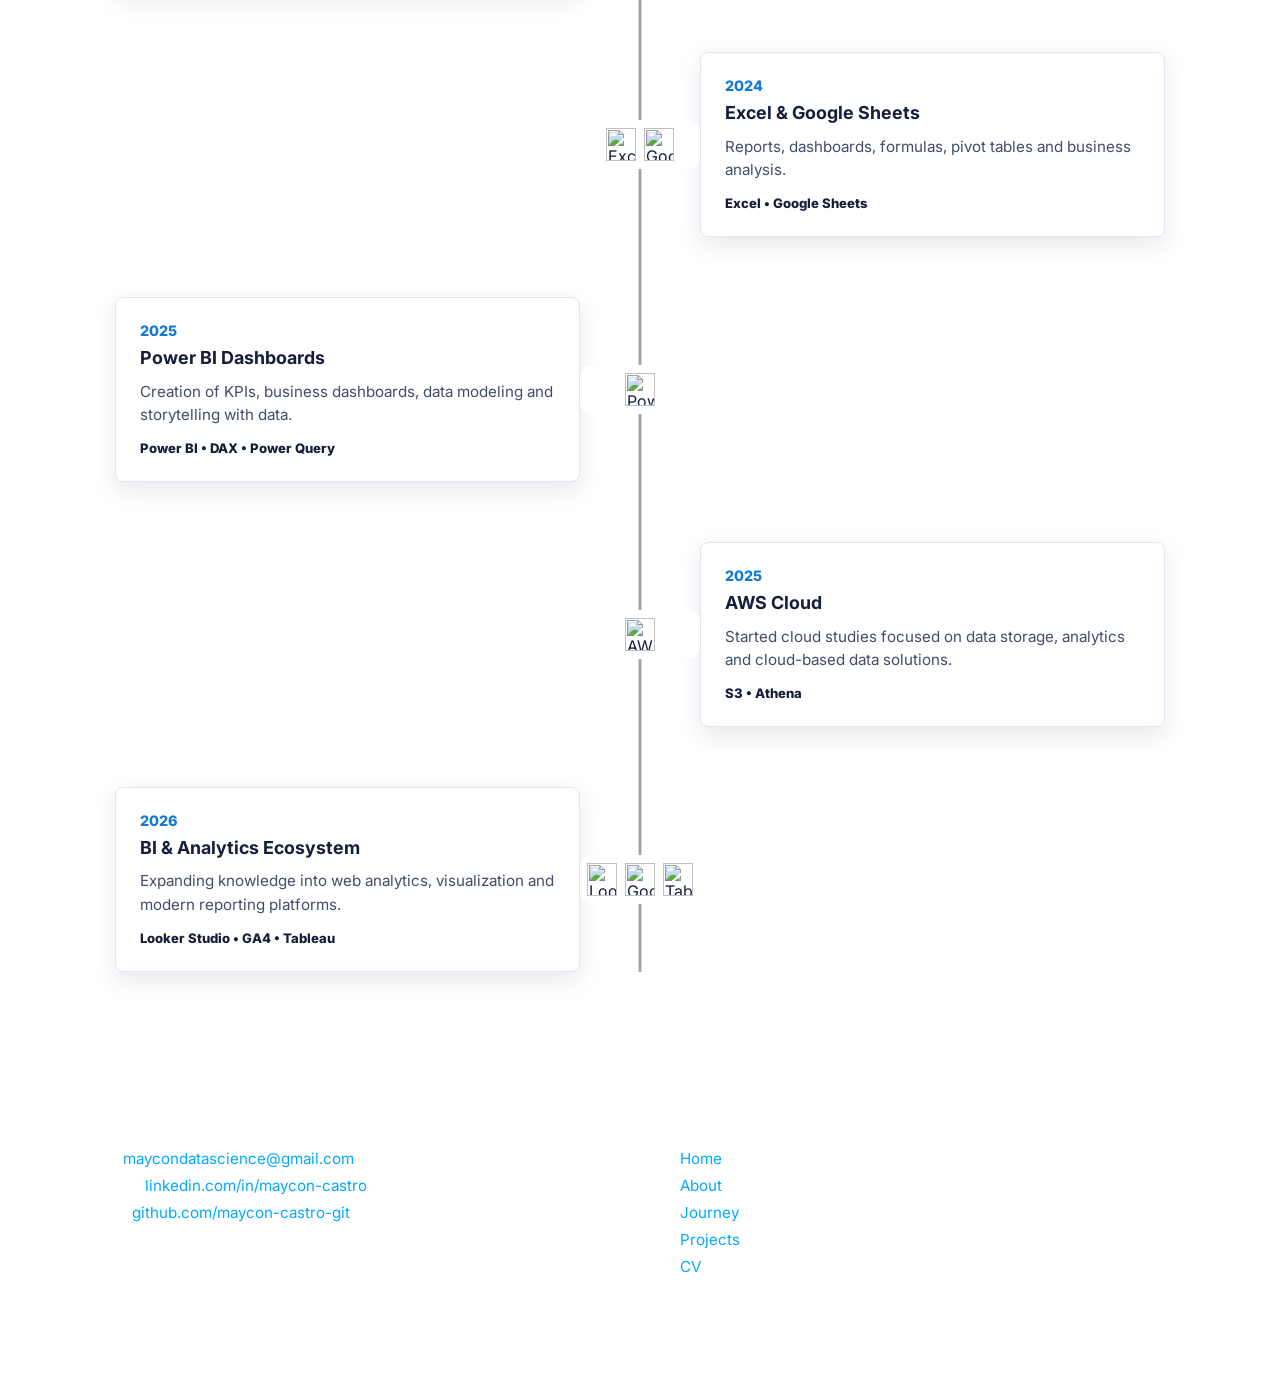
==== commit 4e3c4eed: "Atualização card" ====
--- a/index.html
+++ b/index.html
@@ -164,16 +164,19 @@
               </div>
 
               <div class="card-actions project-links">
-                <span
-                  data-en="✅ Completed"
-                  data-pt="✅ Concluído"
-                  data-es="✅ Completado"
+                <a
+                  href="https://github.com/maycon-castro-git/os_pipeline/blob/main/dashboard/service-operations-dashboard.pdf"
+                  target="_blank"
+                  rel="noopener noreferrer"
+                  data-en="VIEW DASHBOARD"
+                  data-pt="VER DASHBOARD"
+                  data-es="VER DASHBOARD"
                 >
-                  ✅ Completed
-                </span>
+                  VIEW DASHBOARD
+                </a>
 
                 <a
-                  href="https://github.com/maycon-castro-git/os-pipeline"
+                  href="https://github.com/maycon-castro-git/os_pipeline"
                   target="_blank"
                   rel="noopener noreferrer"
                 >
